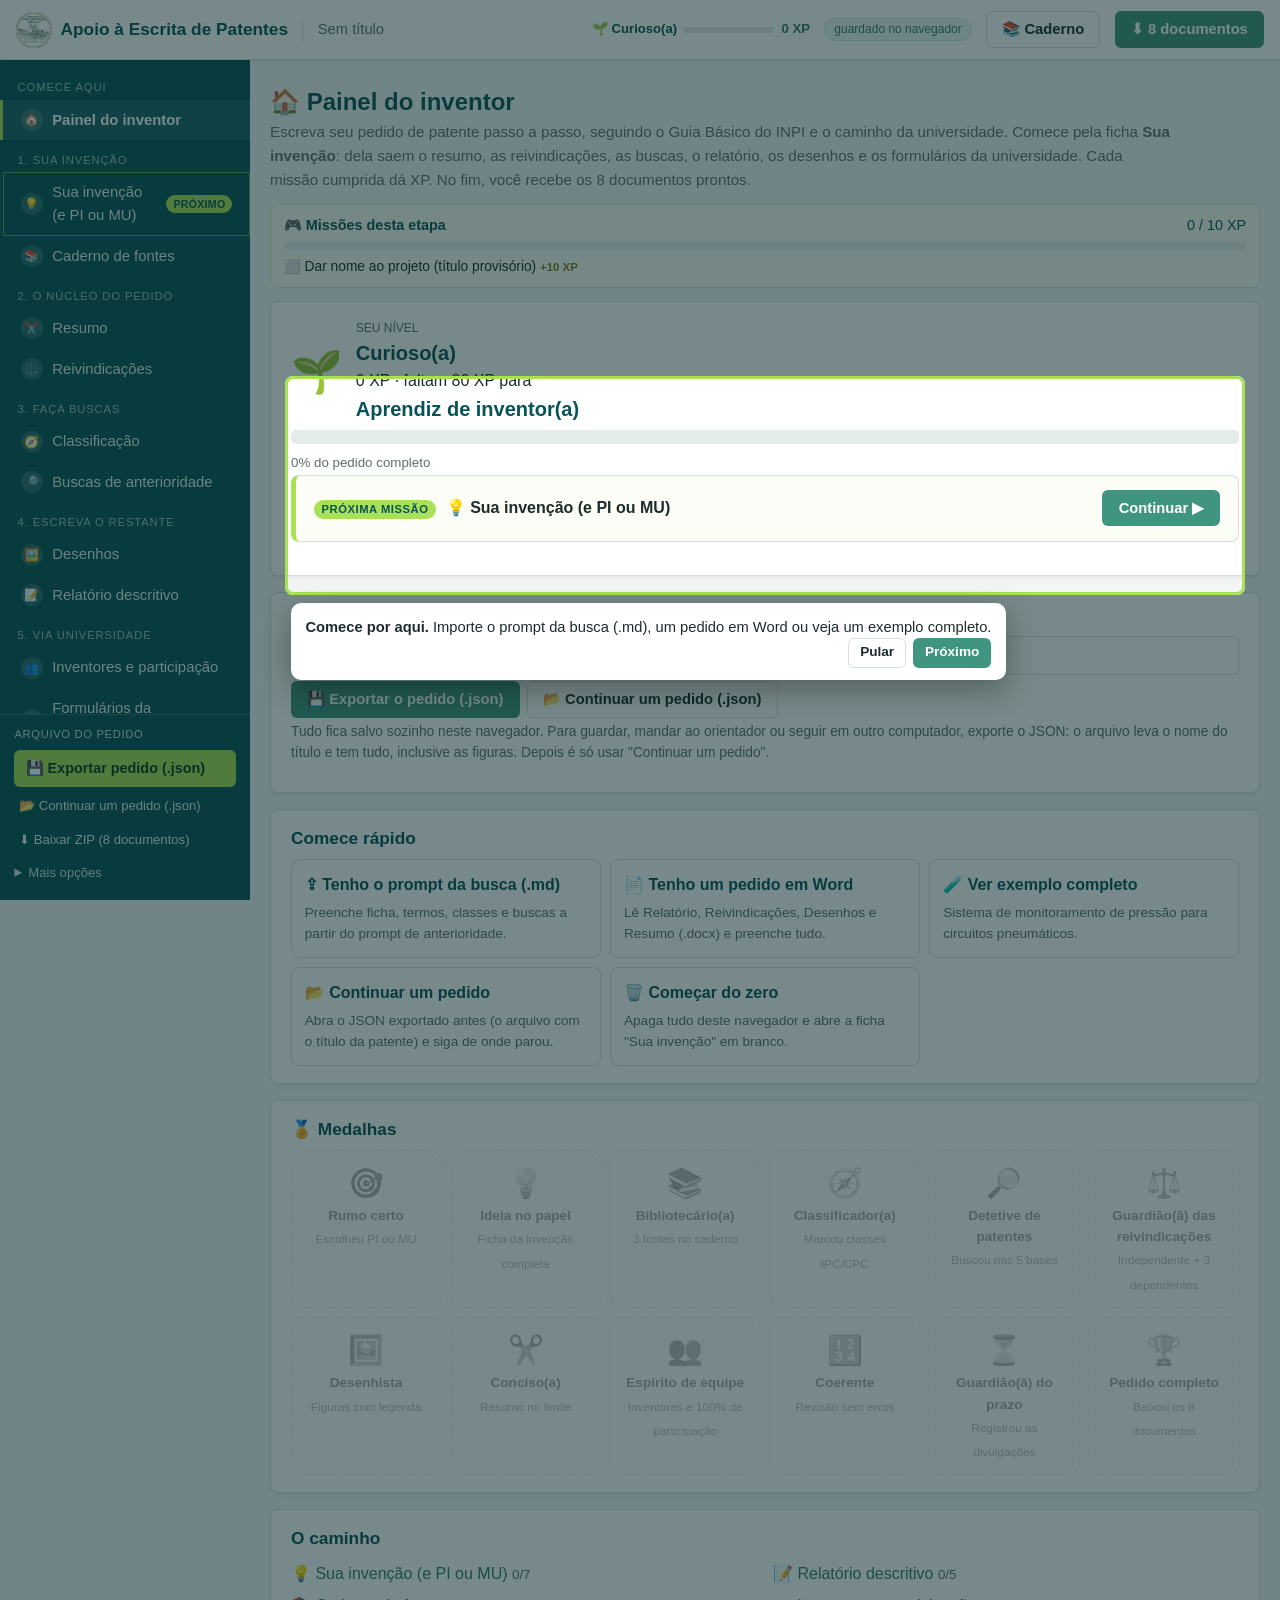
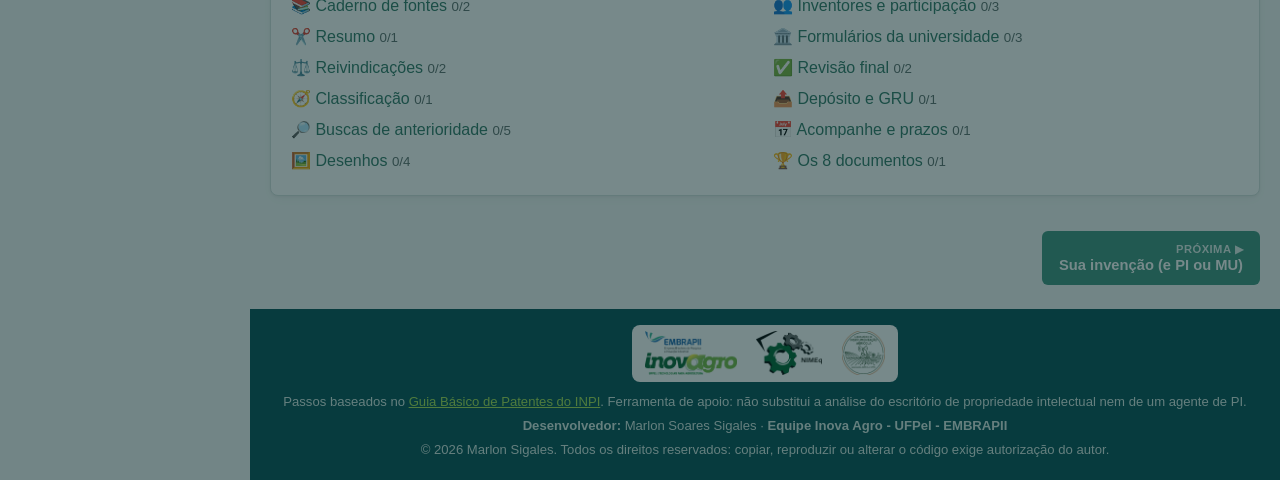
==== index.html @ 469dc1c6 "Desenhos: biblioteca de símbolos e ligações; empresas da busca nos formulários da UFPel - js/simbolo" ====
<!DOCTYPE html>
<!-- © 2026 Apoio à Escrita de Patentes — Inova Agro UFPel EMBRAPII. Todos os direitos reservados; copiar, reproduzir ou alterar exige autorização do autor (ver LICENSE). -->
<html lang="pt-BR">
<head>
    <meta charset="UTF-8">
    <meta name="viewport" content="width=device-width, initial-scale=1.0">
    <title>Apoio à Escrita de Patentes</title>
    <meta name="description" content="Escreva seu pedido de patente passo a passo (Guia Básico do INPI), com buscas de anterioridade, classificação por aproximação, caderno de fontes e os 8 documentos prontos para a universidade e o INPI.">
    <link rel="icon" type="image/png" href="img/icone-instagri.png">
    <link rel="apple-touch-icon" href="img/icone-instagri-180.png">
    <link rel="stylesheet" href="css/style.css?v=20261104l">
    <link rel="stylesheet" href="css/patentes.css?v=20261104l">
</head>
<body>
    <header class="topbar">
        <button type="button" class="sidebar-toggle" aria-label="Abrir o menu de etapas"></button>
        <a href="#/inicio" class="topbar-marca" title="Painel">
            <img src="img/logo-instagri.png" alt="" height="36">
            <span>Apoio à Escrita de Patentes</span>
        </a>
        <span class="topbar-projeto"><span id="topbar-projeto-nome">Sem título</span></span>
        <span class="xp-topo" id="xp-topo"></span>
        <span class="topbar-selo" id="topbar-selo" title="Os dados ficam guardados neste navegador">guardado no navegador</span>
        <button type="button" class="btn btn-secondary topbar-caderno" data-acao="abrir-caderno" title="Perguntar às suas fontes">📚 Caderno</button>
        <button type="button" class="btn btn-primary topbar-zip" data-acao="baixar-tudo" title="Baixar os 8 documentos e o projeto">⬇ 8 documentos</button>
    </header>

    <div class="app-corpo">
        <aside class="sidebar" id="sidebar">
            <nav id="sidebar-nav" aria-label="Etapas do pedido"></nav>
            <div class="sidebar-arquivo">
                <span class="sidebar-arquivo-rotulo">Arquivo do pedido</span>
                <button type="button" class="sidebar-arquivo-btn" data-acao="exportar-json" title="Salva o pedido inteiro num arquivo com o nome do título">💾 Exportar pedido (.json)</button>
                <button type="button" class="sidebar-arquivo-link" data-acao="abrir">📂 Continuar um pedido (.json)</button>
                <button type="button" class="sidebar-arquivo-link" data-acao="baixar-tudo">⬇ Baixar ZIP (8 documentos)</button>
                <details class="sidebar-arquivo-mais">
                    <summary>Mais opções</summary>
                    <div>
                        <button type="button" class="sidebar-arquivo-link" data-acao="abrir">📂 Abrir ZIP baixado antes</button>
                        <button type="button" class="sidebar-arquivo-link" data-acao="importar-md">⇪ Importar prompt de busca (.md)</button>
                        <button type="button" class="sidebar-arquivo-link" data-acao="importar-docx">📄 Importar pedido em Word (.docx)</button>
                        <button type="button" class="sidebar-arquivo-link" data-acao="exemplo" data-ex="pressao">🧪 Exemplo completo</button>
                        <button type="button" class="sidebar-arquivo-link" data-acao="novo">🗑️ Começar do zero (apagar tudo)</button>
                        <button type="button" class="sidebar-arquivo-link" data-acao="tour">❓ Como usar (tour)</button>
                    </div>
                </details>
            </div>
        </aside>
        <div class="sidebar-fundo" data-acao="fechar-menu"></div>

        <div class="app-conteudo">
            <main class="main-content" id="app" tabindex="-1"></main>
            <nav class="etapa-nav" id="etapa-nav" aria-label="Navegação entre etapas"></nav>
            <footer class="footer">
                <div class="container">
                    <div class="footer-logos">
                        <img src="img/logo-inovaagro.png" alt="EMBRAPII - Inova Agro - UFPel" height="64">
                        <img src="img/logo-nimeq.png" alt="NIMEq" height="64">
                        <img src="img/logo-instagri.png" alt="Laboratório de Instrumentação Agrícola - UFPel" height="64">
                    </div>
                    <p>Passos baseados no <a href="https://www.gov.br/inpi/pt-br/servicos/patentes/guia-basico" target="_blank" rel="noopener">Guia Básico de Patentes do INPI</a>. Ferramenta de apoio: não substitui a análise do escritório de propriedade intelectual nem de um agente de PI.</p>
                    <p class="footer-credits"><strong>Desenvolvedor:</strong> Marlon Soares Sigales · <strong>Equipe Inova Agro - UFPel - EMBRAPII</strong></p>
                    <p class="footer-credits">© 2026 Marlon Sigales. Todos os direitos reservados: copiar, reproduzir ou alterar o código exige autorização do autor.</p>
                </div>
            </footer>
        </div>

        <aside class="caderno" id="caderno" aria-label="Caderno de fontes">
            <div class="caderno-topo"><b>📚 Caderno de fontes</b><button type="button" class="btn-icone" id="caderno-fechar" title="Fechar">✕</button></div>
            <input type="search" id="caderno-q" placeholder="Pergunte às suas fontes…">
            <div id="caderno-corpo"></div>
        </aside>
    </div>

    <div class="aviso-flutuante" id="aviso" role="status" aria-live="polite"></div>
    <input type="file" id="arq" hidden>

    <script src="lib/jszip.min.js"></script>
    <script src="js/dados.js?v=20261104l"></script>
    <script src="js/ipc.js?v=20261104l"></script>
    <script src="js/buscas.js?v=20261104l"></script>
    <script src="js/fontes.js?v=20261104l"></script>
    <script src="js/redacao.js?v=20261104l"></script>
    <script src="js/preenche.js?v=20261104l"></script>
    <script src="js/simbolos.js?v=20261104l"></script>
    <script src="js/desenho.js?v=20261104l"></script>
    <script src="js/documentos.js?v=20261104l"></script>
    <script src="js/jogo.js?v=20261104l"></script>
    <script src="js/exemplo.js?v=20261104l"></script>
    <script src="js/etapas.js?v=20261104l"></script>
    <script src="js/app.js?v=20261104l"></script>
</body>
</html>
---- css/style.css ----
/* © 2026 Apoio à Escrita de Patentes — Inova Agro UFPel EMBRAPII. Todos os direitos reservados; copiar, reproduzir ou alterar exige autorização do autor (ver LICENSE).
   Mesma identidade visual do Gestão de Projetos e do Sistema QFD. */

* { margin: 0; padding: 0; box-sizing: border-box; }

:root {
  --teal: #085357;
  --teal-claro: #1b6064;
  --verde: #409580;
  --verde-escuro: #337a68;
  --limao: #a8e156;
  --verde-claro: #eef7f4;
  --fundo: #f4f7f6;
  --borda: #d5e0dd;
  --texto: #1d2b2b;
  --suave: #5f6f6d;
  --perigo: #b3261e;
  --amarelo: #d4a017;
  --sidebar: 250px;
  --topbar: 60px;
}

html { scroll-padding-top: calc(var(--topbar) + 10px); }
body { font-family: 'Segoe UI', Roboto, Tahoma, Arial, sans-serif; line-height: 1.55; color: var(--texto); background: var(--fundo); overflow-x: clip; }
a { color: var(--verde-escuro); }
img { max-width: 100%; }
h1, h2, h3, h4 { color: var(--teal); line-height: 1.25; }
h2 { font-size: 1.08rem; margin-bottom: 0.6rem; }
h3 { font-size: 0.98rem; margin: 0.9rem 0 0.4rem; color: var(--verde-escuro); }
ul, ol { padding-left: 1.3rem; }
small { color: var(--suave); }
kbd { background: #fff; border: 1px solid var(--borda); border-radius: 4px; padding: 0 4px; font-size: 0.8em; }

/* ---------------- topo ---------------- */
.topbar { position: sticky; top: 0; z-index: 50; height: var(--topbar); display: flex; align-items: center; gap: 0.9rem; padding: 0 1rem;
  background: #fff; border-bottom: 1px solid var(--borda); box-shadow: 0 1px 4px rgba(0,0,0,.05); }
.topbar-marca { display: flex; align-items: center; gap: 0.55rem; text-decoration: none; color: var(--teal); font-weight: 700; font-size: 1.08rem; white-space: nowrap; }
.topbar-marca img { height: 36px; width: auto; }
.topbar-projeto { min-width: 0; flex: 1 1 auto; color: var(--suave); font-size: 0.92rem; overflow: hidden; text-overflow: ellipsis; white-space: nowrap; padding-left: 0.9rem; border-left: 1px solid var(--borda); }
.topbar-selo { font-size: 0.75rem; color: var(--verde-escuro); background: var(--verde-claro); border: 1px solid #cfe5dd; border-radius: 12px; padding: 1px 9px; white-space: nowrap; }
.topbar-zip { white-space: nowrap; }
.sidebar-toggle { display: none; border: 0; background: none; cursor: pointer; color: var(--teal); padding: 0.3rem 0.45rem; border-radius: 6px; }
.sidebar-toggle::before { content: "☰"; font-size: 1.45rem; line-height: 1; }
.sidebar-toggle:hover { background: var(--verde-claro); }

/* ---------------- corpo: menu lateral + conteúdo ---------------- */
.app-corpo { display: flex; align-items: flex-start; min-height: calc(100vh - var(--topbar)); }
.app-conteudo { flex: 1 1 auto; min-width: 0; display: flex; flex-direction: column; min-height: calc(100vh - var(--topbar)); }
.main-content { flex: 1 0 auto; padding: 0.6rem 0 1rem; outline: none; }
.container { max-width: 1240px; margin: 0 auto; padding: 0 20px; }

.sidebar { flex: 0 0 var(--sidebar); width: var(--sidebar); background: var(--teal); color: #fff; display: flex; flex-direction: column;
  position: sticky; top: var(--topbar); height: calc(100vh - var(--topbar)); height: calc(100dvh - var(--topbar)); overflow: hidden; z-index: 40; }
.sidebar nav { flex: 1 1 auto; min-height: 0; overflow-y: auto; padding: 0.5rem 0; }
.sidebar-grupo { display: block; margin: 0.7rem 1.1rem 0.2rem; font-size: 0.7rem; letter-spacing: .08em; text-transform: uppercase; color: #9fc6bf; }
.sidebar-link { display: flex; align-items: center; gap: 0.6rem; padding: 0.55rem 1.1rem; color: #e6f1ef; text-decoration: none; font-size: 0.93rem; border-left: 3px solid transparent; }
.sidebar-link:hover { background: rgba(255,255,255,.07); color: #fff; }
.sidebar-link.ativo { background: var(--teal-claro); border-left-color: var(--limao); color: #fff; font-weight: 600; }
.sidebar-num { flex: 0 0 22px; width: 22px; min-width: 22px; height: 22px; aspect-ratio: 1 / 1; border-radius: 50%; display: inline-flex; align-items: center; justify-content: center;
  font-size: 0.75rem; font-weight: 700; line-height: 1; background: rgba(255,255,255,.15); color: #fff; }
.sidebar-link.etapa-feito .sidebar-num { background: var(--verde); }
.sidebar-link.etapa-andamento .sidebar-num { background: var(--amarelo); }
.sidebar-link.etapa-proxima { box-shadow: inset 0 0 0 1px rgba(168,225,86,.55); }
.sidebar-link.etapa-proxima::after { content: "próximo"; margin-left: auto; font-size: 0.66rem; font-weight: 700; color: var(--teal); background: var(--limao);
  border-radius: 10px; padding: 1px 7px; text-transform: uppercase; letter-spacing: .03em; }
.sidebar-arquivo { flex: none; padding: 0.7rem 0.9rem 0.9rem; border-top: 1px solid rgba(255,255,255,.15); display: flex; flex-direction: column; gap: 0.4rem; }
.sidebar-arquivo-rotulo { color: #cfe4df; font-size: 0.7rem; text-transform: uppercase; letter-spacing: .06em; }
.sidebar-arquivo-estado { color: #cfe4df; font-size: 0.78rem; line-height: 1.3; overflow-wrap: anywhere; }
.sidebar-arquivo-estado span { display: block; opacity: .8; }
.sidebar-arquivo-btn { font: inherit; font-size: 0.9rem; font-weight: 700; text-align: left; cursor: pointer; border: 0; border-radius: 6px; padding: 0.45rem 0.7rem; background: var(--limao); color: #16361f; }
.sidebar-arquivo-btn:hover { filter: brightness(1.05); }
.sidebar-arquivo-mais summary { color: #cfe4df; font-size: 0.82rem; cursor: pointer; padding: 0.15rem 0; }
.sidebar-arquivo-mais div { display: flex; flex-direction: column; gap: 2px; margin-top: 0.3rem; }
.sidebar-arquivo-link { font: inherit; text-align: left; background: none; border: 0; cursor: pointer; color: #e6f1ef; font-size: 0.82rem; padding: 0.22rem 0.3rem; border-radius: 4px; }
.sidebar-arquivo-link:hover { background: rgba(255,255,255,.08); color: #fff; }
.sidebar-fundo { display: none; }
@media (min-width: 901px) and (max-height: 640px) {
  .sidebar-link { padding: 0.36rem 1.1rem; }
  .sidebar-arquivo { flex-direction: row; flex-wrap: wrap; }
  .sidebar-arquivo-rotulo, .sidebar-arquivo-estado, .sidebar-arquivo-mais { flex-basis: 100%; }
}

/* ---------------- título da página ---------------- */
.page-titulo { padding: 1.1rem 0 0.8rem; }
.page-titulo h1 { font-size: 1.5rem; display: flex; align-items: center; gap: 0.6rem; flex-wrap: wrap; }
.titulo-num { display: inline-flex; align-items: center; justify-content: center; width: 34px; height: 34px; flex: 0 0 34px; border-radius: 50%; background: var(--limao); color: var(--teal); font-size: 1.05rem; }
.page-titulo p { color: var(--suave); font-size: 0.95rem; max-width: 900px; margin-top: 0.2rem; }
.etapa-conclusao { display: flex; align-items: center; gap: 0.5rem; flex-wrap: wrap; margin-top: 0.5rem; }
.etapa-conclusao:empty { display: none; }
.etapa-selo-ok { display: inline-block; font-size: 0.82rem; font-weight: 700; color: #1f5f45; background: #e2f4ea; border: 1px solid #b9dcd2; border-radius: 12px; padding: 2px 10px; }
.etapa-conclusao-dica { font-size: 0.8rem; color: #6b7a78; }

/* ---------------- cartões e campos ---------------- */
.card { background: #fff; border: 1px solid var(--borda); border-radius: 8px; box-shadow: 0 1px 3px rgba(0,0,0,.05), 0 4px 14px rgba(0,0,0,.035);
  padding: 1.1rem 1.25rem; margin-bottom: 1rem; min-width: 0; }
.card-topo { display: flex; align-items: center; justify-content: space-between; gap: 0.6rem; flex-wrap: wrap; margin-bottom: 0.4rem; }
.card-topo h2, .card-topo h3 { margin: 0; }
.botoes { display: flex; gap: 0.45rem; flex-wrap: wrap; align-items: center; margin-top: 0.4rem; }
.card-topo .botoes { margin-top: 0; }
.nota { color: var(--suave); font-size: 0.86rem; margin: 0.2rem 0 0.7rem; }
.grade-2 { display: grid; grid-template-columns: repeat(auto-fit, minmax(min(100%, 420px), 1fr)); gap: 0 1rem; }
.grade-campos { display: grid; grid-template-columns: repeat(auto-fit, minmax(min(100%, 240px), 1fr)); gap: 0.7rem 1rem; }
.grade-campos .largo { grid-column: 1 / -1; }
label { display: block; font-size: 0.86rem; font-weight: 600; color: var(--suave); }
label > input, label > textarea, label > select { margin-top: 0.2rem; }
input[type=text], input[type=number], input[type=email], input[type=password], textarea, select {
  width: 100%; font: inherit; font-size: 0.93rem; color: var(--texto); background: #fff; border: 1px solid var(--borda); border-radius: 6px; padding: 0.45rem 0.6rem; min-width: 0; }
textarea { resize: vertical; line-height: 1.45; }
input:focus, textarea:focus, select:focus { outline: none; border-color: var(--verde); box-shadow: 0 0 0 2px rgba(64,149,128,.2); }
input[type=checkbox], input[type=radio] { accent-color: var(--verde); width: 16px; height: 16px; vertical-align: middle; }
input[type=color] { width: 46px; height: 34px; border: 1px solid var(--borda); border-radius: 6px; padding: 2px; background: #fff; display: block; margin-top: 0.2rem; }
.campo-destaque { font-size: 0.95rem; color: var(--teal); }
.campo-destaque input, .campo-destaque select { font-size: 1.05rem; padding: 0.55rem 0.7rem; margin-bottom: 0.3rem; }
.campo-inline { display: inline-flex; align-items: center; gap: 0.5rem; margin-bottom: 0.4rem; }
.campo-inline select { width: auto; margin: 0; }

.btn { display: inline-flex; align-items: center; justify-content: center; gap: 0.35rem; font: inherit; font-size: 0.92rem; font-weight: 600; line-height: 1.25; cursor: pointer; text-decoration: none;
  border-radius: 6px; padding: 0.5rem 0.95rem; border: 1px solid transparent; max-width: 100%; transition: background .15s, border-color .15s; }
.btn-primary { background: var(--verde); color: #fff; }
.btn-primary:hover { background: var(--verde-escuro); }
.btn-secondary { background: #fff; color: var(--texto); border-color: var(--borda); }
.btn-secondary:hover { border-color: var(--verde); color: var(--teal); }
.btn-danger { background: #fff; color: var(--perigo); border-color: #e7b9b5; }
.btn-danger:hover { background: #fdeceb; }
.btn-sm { padding: 0.32rem 0.7rem; font-size: 0.85rem; }
.btn-link { font: inherit; background: none; border: 0; color: var(--verde-escuro); cursor: pointer; padding: 0.15rem 0; text-align: left; font-size: 0.88rem; }
.btn-link:hover { text-decoration: underline; }
.btn-icone { font: inherit; background: none; border: 1px solid transparent; border-radius: 5px; width: 28px; height: 28px; flex: 0 0 28px; cursor: pointer; color: var(--suave); }
.btn-icone:hover:not(:disabled) { border-color: var(--borda); color: var(--perigo); background: #fff; }
.btn-icone:disabled { opacity: .3; cursor: default; }
.btn-icone.perigo:hover { color: var(--perigo); }
.chips { display: flex; flex-wrap: wrap; gap: 0.35rem; align-items: center; margin-top: 0.6rem; }
.chips-rotulo { font-size: 0.8rem; color: var(--suave); margin-right: 0.2rem; }
.chip { font: inherit; font-size: 0.82rem; border: 1px dashed #9cc7bb; background: var(--verde-claro); color: var(--teal); border-radius: 14px; padding: 0.18rem 0.7rem; cursor: pointer; max-width: 100%; text-align: left; }
.chip:hover { border-style: solid; background: #e1f2ec; }
.vazio { border: 1px dashed var(--borda); border-radius: 8px; padding: 1rem; color: var(--suave); background: #fbfdfc; text-align: center; font-size: 0.92rem; }
.vazio .btn { margin-top: 0.5rem; }
.aviso-inline { color: #8a5a00; background: #fff6df; border-left: 4px solid var(--amarelo); padding: 0.4rem 0.7rem; font-size: 0.86rem; margin: 0.4rem 0; }
details.dicas { margin-top: 0.4rem; }
details.dicas > summary { cursor: pointer; font-weight: 600; color: var(--verde-escuro); font-size: 0.9rem; }
details.dicas > div { margin-top: 0.5rem; font-size: 0.9rem; }
details.dicas li { margin-bottom: 0.25rem; }
.selo-qfd, .selo-cat { display: inline-block; font-size: 0.66rem; font-weight: 700; letter-spacing: .04em; text-transform: uppercase; border-radius: 8px; padding: 0 6px; margin-left: 4px; vertical-align: middle; }
.selo-qfd { background: #e2f4ea; color: #1f5f45; }
.selo-cat { background: #fff1c9; color: #7a5a00; }
.num-f { display: inline-block; font-size: 0.78rem; font-weight: 700; color: var(--verde); background: var(--verde-claro); border-radius: 6px; padding: 0 5px; }
.contador { font-size: 0.82rem; color: var(--suave); }
.ponto { display: inline-block; width: 10px; height: 10px; border-radius: 50%; margin-right: 5px; vertical-align: middle; }
.falta { color: #b3261e; }

/* ---------------- tabelas ---------------- */
.tabela-rolagem { overflow-x: auto; -webkit-overflow-scrolling: touch; margin: 0.3rem 0 0.6rem; }
.tabela { width: 100%; border-collapse: collapse; font-size: 0.88rem; }
.tabela th { background: var(--verde); color: #fff; text-align: left; font-weight: 700; font-size: 0.8rem; padding: 0.45rem 0.55rem; border: 1px solid #cfdcda; white-space: nowrap; }
.tabela th.fora { background: #9fb3ae; }
.tabela td { padding: 0.3rem 0.45rem; border: 1px solid #dde6e4; vertical-align: middle; }
.tabela tbody tr:nth-child(even) { background: #f7faf9; }
.tabela tfoot th, .tabela tfoot td { background: var(--verde-claro); color: var(--teal); font-weight: 700; }
.tabela input[type=text], .tabela input[type=number], .tabela select { padding: 0.3rem 0.45rem; font-size: 0.88rem; }
.tabela .col-num { text-align: right; white-space: nowrap; width: 1%; }
.tabela .col-num input { width: 5.2rem; text-align: right; }
.tabela .col-centro { text-align: center; width: 1%; }
.tabela .col-cod { white-space: nowrap; width: 1%; font-weight: 600; color: var(--teal); }
.tabela .col-acao { width: 1%; }
.tabela .pequeno { font-size: 0.8rem; color: var(--suave); min-width: 180px; }
.tabela-esp td:nth-child(2) { min-width: 220px; }
.tabela-esp td:nth-child(3) { min-width: 120px; }
.tabela-esp td:nth-child(4) select { min-width: 150px; }
.tabela-esp td:nth-child(7) { min-width: 180px; }
.tabela-resultado .linha-melhor td { background: #eef7d9; }
.fora { color: #9aa7a5; }
.resp { min-width: 84px; }
.resp-sim { background: #e9f6ee; } .resp-nao { background: #fdeceb; } .resp-talvez, .resp-condicional { background: #fff6df; } .resp-viavel { background: #e9f6ee; }
.ref { color: var(--teal); }

/* ---------------- listas ---------------- */
.lista-editavel { list-style: none; padding: 0; display: flex; flex-direction: column; gap: 0.35rem; }
.lista-editavel li { display: flex; gap: 0.4rem; align-items: center; }
.lista-editavel .peso { width: 5.4rem; flex: 0 0 5.4rem; text-align: right; }
.lista-incomp { list-style: none; padding: 0; margin-top: 0.5rem; }
.lista-incomp li { padding: 0.3rem 0; border-bottom: 1px solid #edf2f1; font-size: 0.9rem; display: flex; gap: 0.3rem; align-items: center; flex-wrap: wrap; }
.lista-incomp li .btn-icone { margin-left: auto; }
.checklist { list-style: none; padding: 0; }
.checklist li { margin-bottom: 0.4rem; }
.checklist label { font-weight: 400; color: var(--texto); font-size: 0.9rem; display: flex; gap: 0.5rem; align-items: flex-start; }
.checklist input { margin-top: 3px; flex: none; }
.passos-abstracao { list-style: none; padding: 0; display: grid; gap: 0.7rem; }
.passos-abstracao b { color: var(--teal); }
.incomp-form { display: flex; gap: 0.4rem; flex-wrap: wrap; align-items: center; }
.incomp-form select { flex: 1 1 180px; width: auto; }
.incomp-form input { flex: 2 1 200px; width: auto; }

/* ---------------- início ---------------- */
.comecar h2 { margin-bottom: 0.8rem; }
.comecar-opcoes { display: grid; grid-template-columns: repeat(auto-fit, minmax(min(100%, 220px), 1fr)); gap: 0.7rem; }
.opcao { font: inherit; text-align: left; cursor: pointer; text-decoration: none; color: var(--texto); background: #fbfdfc; border: 1px solid var(--borda); border-radius: 8px; padding: 0.85rem 1rem;
  display: flex; flex-direction: column; gap: 0.25rem; min-width: 0; transition: border-color .15s, box-shadow .15s; }
.opcao:hover { border-color: var(--verde); box-shadow: 0 2px 10px rgba(64,149,128,.15); }
.opcao b { color: var(--teal); font-size: 1rem; }
.opcao span { font-size: 0.85rem; color: var(--suave); }
.proximo-passo { display: flex; align-items: center; gap: 1rem; flex-wrap: wrap; justify-content: space-between; background: #fbfdf6; border: 1px solid var(--borda);
  border-left: 5px solid var(--limao); border-radius: 8px; padding: 0.9rem 1.1rem; margin-bottom: 1rem; }
.proximo-passo-texto { flex: 1 1 320px; min-width: 0; }
.proximo-passo-rotulo { display: inline-block; font-size: 0.7rem; font-weight: 700; text-transform: uppercase; letter-spacing: .05em; background: var(--limao); color: var(--teal); border-radius: 10px; padding: 1px 8px; margin-right: 0.3rem; }
.proximo-passo-resumo { color: var(--suave); }
.proximo-passo-barra { height: 7px; background: #e3ecea; border-radius: 4px; overflow: hidden; margin: 0.5rem 0 0.25rem; max-width: 520px; }
.proximo-passo-barra i { display: block; height: 100%; background: var(--verde); }
.cartoes-etapas { display: grid; grid-template-columns: repeat(auto-fill, minmax(min(100%, 230px), 1fr)); gap: 0.6rem; margin-bottom: 1rem; }
.cartao-etapa { display: flex; gap: 0.6rem; align-items: flex-start; text-decoration: none; color: var(--texto); background: #fff; border: 1px solid var(--borda); border-left: 4px solid #c9d6d3; border-radius: 8px; padding: 0.65rem 0.8rem; min-width: 0; }
.cartao-etapa:hover { border-color: var(--verde); }
.cartao-etapa .sidebar-num { background: #c9d6d3; margin-top: 2px; }
.cartao-etapa.estado-feito { border-left-color: var(--verde); } .cartao-etapa.estado-feito .sidebar-num { background: var(--verde); }
.cartao-etapa.estado-andamento { border-left-color: var(--amarelo); } .cartao-etapa.estado-andamento .sidebar-num { background: var(--amarelo); }
.cartao-etapa b { display: block; color: var(--teal); font-size: 0.95rem; }
.cartao-etapa small { display: block; font-size: 0.8rem; }
details.sobre > summary { cursor: pointer; }
details.sobre > summary h2 { display: inline; }
.fluxo-metodo { counter-reset: f; list-style: none; padding: 0; display: grid; grid-template-columns: repeat(auto-fit, minmax(min(100%, 250px), 1fr)); gap: 0.6rem; margin: 0.8rem 0; }
.fluxo-metodo li { counter-increment: f; background: var(--verde-claro); border-radius: 8px; padding: 0.7rem 0.8rem 0.7rem 2.6rem; position: relative; font-size: 0.86rem; }
.fluxo-metodo li::before { content: counter(f); position: absolute; left: 0.7rem; top: 0.7rem; width: 24px; height: 24px; border-radius: 50%; background: var(--verde); color: #fff; font-weight: 700; display: flex; align-items: center; justify-content: center; font-size: 0.8rem; }
.fluxo-metodo b { display: block; color: var(--teal); }

/* ---------------- função global ---------------- */
.fluxos-coluna { background: #fff; border: 1px solid var(--borda); border-radius: 8px; padding: 1rem 1.1rem; margin-bottom: 1rem; min-width: 0; }
.fluxos-coluna h3 { margin-top: 0; font-size: 1.05rem; color: var(--teal); }
.fluxo-tipo { margin-bottom: 0.7rem; }
.fluxo-tipo h4 { font-size: 0.86rem; display: flex; align-items: center; gap: 0.4rem; color: var(--suave); margin-bottom: 0.25rem; }
.fluxo-energia h4 { color: #b5462f; } .fluxo-material h4 { color: var(--teal); } .fluxo-sinal h4 { color: #2f6fb3; }
.fluxo-item { display: flex; gap: 0.3rem; margin-bottom: 0.3rem; }
.caixa-preta-area { overflow-x: auto; }
.caixa-preta { width: 100%; max-width: 760px; min-width: 520px; height: auto; display: block; margin: 0 auto; }
.legenda-fluxos { display: flex; gap: 1rem; flex-wrap: wrap; font-size: 0.82rem; color: var(--suave); }
.legenda-fluxos span { display: inline-flex; align-items: center; gap: 0.3rem; }

/* ---------------- estrutura: abas e editor ---------------- */
.abas-estruturas { display: flex; gap: 0.35rem; flex-wrap: wrap; border-bottom: 1px solid var(--borda); padding-bottom: 0.6rem; margin-bottom: 0.7rem; }
.aba { font: inherit; font-size: 0.9rem; cursor: pointer; border: 1px solid var(--borda); background: #fff; border-radius: 16px; padding: 0.3rem 0.85rem; color: var(--texto); max-width: 100%; }
.aba.ativa { background: var(--teal); color: #fff; border-color: var(--teal); }
.estrutura-campos { display: grid; grid-template-columns: minmax(min(100%, 200px), 1fr) minmax(min(100%, 300px), 2fr); gap: 0.6rem 1rem; }
.card-editor { padding: 0.7rem; }
.arvore-funcoes, .arvore-funcoes ol { list-style: none; padding-left: 1rem; }
.arvore-funcoes { padding-left: 0; }
.arvore-funcoes li { margin: 0.18rem 0; }
.tag-nivel { font-size: 0.72rem; color: var(--suave); background: #f0f4f3; border-radius: 8px; padding: 0 6px; margin-left: 4px; }

.editor-diagrama { display: flex; flex-direction: column; gap: 0.45rem; }
.dg-barra { display: flex; gap: 0.5rem 1rem; flex-wrap: wrap; align-items: center; }
.dg-grupo { display: flex; gap: 0.3rem; flex-wrap: wrap; align-items: center; }
.dg-rotulo { font-size: 0.82rem; color: var(--suave); font-weight: 600; }
.dg-tipo.ativo { color: #fff; }
.dg-tipo-energia.ativo { background: #b5462f; border-color: #b5462f; }
.dg-tipo-material.ativo { background: var(--teal); border-color: var(--teal); }
.dg-tipo-sinal.ativo { background: #2f6fb3; border-color: #2f6fb3; }
.dg-menu { position: relative; }
.dg-menu > summary { list-style: none; }
.dg-menu > summary::-webkit-details-marker { display: none; }
.dg-menu > div { position: absolute; z-index: 20; top: calc(100% + 4px); left: 0; background: #fff; border: 1px solid var(--borda); border-radius: 8px; box-shadow: 0 6px 18px rgba(0,0,0,.12); display: flex; flex-direction: column; min-width: 190px; padding: 0.3rem; }
.dg-menu > div button { font: inherit; font-size: 0.88rem; text-align: left; background: none; border: 0; padding: 0.4rem 0.6rem; border-radius: 5px; cursor: pointer; }
.dg-menu > div button:hover { background: var(--verde-claro); }
.dg-trilha { display: flex; flex-wrap: wrap; gap: 0.2rem 0.35rem; align-items: center; font-size: 0.85rem; color: var(--suave); }
.dg-trilha button { font: inherit; background: none; border: 0; color: var(--verde-escuro); cursor: pointer; padding: 0.1rem 0.25rem; border-radius: 4px; }
.dg-trilha button:hover { background: var(--verde-claro); }
.dg-trilha button.atual { color: var(--teal); font-weight: 700; background: var(--verde-claro); }
.dg-aviso { min-height: 1.3em; font-size: 0.85rem; color: #7a5a00; }
.dg-aviso:empty { min-height: 0; }
.dg-aviso.pisca { color: var(--perigo); }
.dg-corpo { display: grid; grid-template-columns: minmax(0, 1fr) 280px; gap: 0.6rem; }
.dg-tela { position: relative; min-width: 0; }
.dg-svg { display: block; width: 100%; height: clamp(380px, 64vh, 680px); background: #fff; border: 1px solid var(--borda); border-radius: 8px; touch-action: none; user-select: none; -webkit-user-select: none; cursor: grab; outline: none;
  background-image: radial-gradient(#e4ebe9 1px, transparent 1px); background-size: 20px 20px; font-family: 'Segoe UI', Roboto, Arial, sans-serif; }
.dg-svg:focus-visible { box-shadow: 0 0 0 2px rgba(64,149,128,.35); }
.dg-svg:active { cursor: grabbing; }
.dg-modo-ligar .dg-svg { cursor: crosshair; }
.dg-no { cursor: move; }
.dg-modo-ligar .dg-no, .dg-modo-ligar .dg-porta { cursor: pointer; }
.dg-modo-ligar .dg-no:hover rect:first-of-type { stroke: var(--amarelo); }
.dg-lig { cursor: pointer; }
.dg-redim { cursor: nwse-resize; }
.dg-legenda { position: absolute; left: 8px; bottom: 8px; display: flex; gap: 0.7rem; flex-wrap: wrap; background: rgba(255,255,255,.9); border: 1px solid var(--borda); border-radius: 6px; padding: 0.2rem 0.5rem; font-size: 0.76rem; color: var(--suave); pointer-events: none; }
.dg-legenda span { display: inline-flex; align-items: center; gap: 0.25rem; }
.dg-painel { background: #fbfdfc; border: 1px solid var(--borda); border-radius: 8px; padding: 0.8rem; font-size: 0.88rem; min-width: 0; overflow-y: auto; max-height: clamp(380px, 64vh, 680px); }
.dg-painel h4 { color: var(--teal); font-size: 0.95rem; margin-bottom: 0.2rem; }
.dg-painel label { margin-top: 0.5rem; }
.dg-painel small { font-weight: 400; }
.dg-tag { font-size: 0.8rem; color: var(--suave); margin-bottom: 0.3rem; overflow-wrap: anywhere; }
.dg-acoes { display: flex; gap: 0.35rem; flex-wrap: wrap; margin-top: 0.7rem; }
.dg-dica { font-size: 0.8rem; color: var(--suave); margin-top: 0.6rem; }
.dg-ajuda { padding-left: 1.1rem; font-size: 0.82rem; margin-bottom: 0.6rem; }
.dg-ajuda li { margin-bottom: 0.25rem; }
.dg-alerta { background: #fff6df; border-left: 4px solid var(--amarelo); padding: 0.4rem 0.6rem; font-size: 0.82rem; margin: 0.5rem 0; }
.dg-sugestoes { display: flex; flex-wrap: wrap; gap: 0.3rem; }
.dg-tipos { border: 0; margin-top: 0.5rem; }
.dg-tipos legend { font-size: 0.86rem; font-weight: 600; color: var(--suave); }
.dg-radio { display: flex !important; align-items: center; gap: 0.4rem; font-weight: 400 !important; color: var(--texto) !important; margin-top: 0.25rem !important; cursor: pointer; }

/* ---------------- princípios ---------------- */
.grade-principios { display: grid; grid-template-columns: repeat(auto-fill, minmax(min(100%, 290px), 1fr)); gap: 0.7rem; }
.principio { display: flex; flex-direction: column; border: 1px solid var(--borda); border-radius: 8px; background: #fbfdfc; overflow: hidden; min-width: 0; }
.principio-foto { position: relative; height: 130px; background: #f0f4f3; display: flex; align-items: center; justify-content: center; }
.principio-foto img { max-height: 130px; width: 100%; object-fit: contain; background: #fff; }
.foto-vazia { font: inherit; border: 0; background: none; cursor: pointer; color: var(--suave); display: flex; flex-direction: column; align-items: center; gap: 0.15rem; font-size: 1.5rem; width: 100%; height: 100%; }
.foto-vazia span { font-size: 0.8rem; }
.foto-vazia:hover { background: var(--verde-claro); color: var(--teal); }
.foto-acoes { position: absolute; right: 6px; bottom: 6px; display: flex; gap: 4px; }
.foto-acoes button { font: inherit; font-size: 0.75rem; border: 1px solid var(--borda); background: rgba(255,255,255,.92); border-radius: 5px; padding: 1px 7px; cursor: pointer; }
.principio-campos { padding: 0.6rem; display: flex; flex-direction: column; gap: 0.4rem; }
.principio-linha { display: flex; gap: 0.35rem; align-items: center; }
.principio-linha input { font-weight: 600; }
.ordem { flex: 0 0 22px; width: 22px; height: 22px; border-radius: 50%; background: var(--teal); color: #fff; font-size: 0.75rem; font-weight: 700; display: flex; align-items: center; justify-content: center; }
.principio-acoes { display: flex; gap: 0.2rem; justify-content: flex-end; }
.principio-novo { font: inherit; border: 2px dashed var(--borda); background: none; border-radius: 8px; color: var(--verde-escuro); font-weight: 600; cursor: pointer; min-height: 120px; }
.principio-novo:hover { border-color: var(--verde); background: var(--verde-claro); }
.img-faltando { font-size: 0.75rem; color: var(--suave); }

/* ---------------- matriz morfológica ---------------- */
.variantes { display: flex; gap: 0.4rem; flex-wrap: wrap; margin-bottom: 0.6rem; }
.variante { font: inherit; display: inline-flex; align-items: center; gap: 0.45rem; cursor: pointer; border: 2px solid var(--borda); background: #fff; border-radius: 20px; padding: 0.3rem 0.85rem 0.3rem 0.5rem; font-size: 0.9rem; font-weight: 600; color: var(--texto); max-width: 100%; }
.variante b { width: 14px; height: 14px; border-radius: 50%; background: var(--cor); flex: none; }
.variante small { font-weight: 400; font-size: 0.75rem; }
.variante.ativa { border-color: var(--cor); box-shadow: 0 0 0 2px color-mix(in srgb, var(--cor) 25%, transparent); }
.variante-edicao { display: grid; grid-template-columns: minmax(min(100%, 180px), 1fr) minmax(min(100%, 260px), 2fr) auto auto; gap: 0.5rem 0.8rem; align-items: end; }
.variante-edicao .botoes { margin: 0; }
.card-matriz { padding-bottom: 0.6rem; }
.mm-rolagem { overflow-x: auto; -webkit-overflow-scrolling: touch; }
.mm-envoltorio { position: relative; width: max-content; min-width: 100%; }
.matriz-morfologica { border-collapse: separate; border-spacing: 6px; position: relative; z-index: 1; }
.matriz-morfologica thead th { background: var(--verde); color: #fff; font-size: 0.8rem; padding: 0.35rem 0.5rem; border-radius: 5px; text-align: center; }
.matriz-morfologica thead th:first-child { text-align: left; }
.matriz-morfologica tbody th { background: var(--verde-claro); color: var(--teal); font-size: 0.86rem; text-align: left; padding: 0.4rem 0.6rem; border-radius: 6px; width: 190px; min-width: 150px; max-width: 220px; vertical-align: middle; }
.matriz-morfologica td { padding: 0; vertical-align: middle; }
.mm-cel { font: inherit; position: relative; width: 150px; min-height: 64px; display: flex; flex-direction: column; align-items: center; justify-content: center; gap: 0.2rem; text-align: center;
  cursor: pointer; background: rgba(255,255,255,.88); border: 1px solid var(--borda); border-radius: 8px; padding: 0.4rem; font-size: 0.82rem; color: var(--texto); }
.mm-cel:hover { border-color: var(--verde); }
.mm-cel.escolhida { border: 3px solid var(--cor); padding: calc(0.4rem - 2px); font-weight: 600; background: color-mix(in srgb, var(--cor) 8%, #fff); }
.mm-cel.conflito { outline: 2px dashed var(--perigo); outline-offset: 2px; }
.mm-cel img { max-height: 54px; max-width: 100%; object-fit: contain; }
.mm-pontos { display: flex; gap: 3px; justify-content: center; font-style: normal; }
.mm-pontos b { width: 9px; height: 9px; border-radius: 50%; display: block; }
.mm-alerta { position: absolute; top: 2px; right: 5px; font-style: normal; color: var(--perigo); }
.mm-vazia { text-align: center; }
.mm-linhas { position: absolute; left: 0; top: 0; pointer-events: none; z-index: 0; }
.combinacao { border: 1px solid var(--borda); border-radius: 8px; padding: 0.5rem 0.7rem; margin-top: 0.5rem; display: flex; gap: 0.6rem; align-items: center; justify-content: space-between; flex-wrap: wrap; }
.combinacao ol { list-style: none; padding: 0; font-size: 0.84rem; flex: 1 1 260px; display: flex; flex-wrap: wrap; gap: 0.15rem 0.8rem; }

/* ---------------- concepção ---------------- */
.grade-concepcao { display: grid; grid-template-columns: repeat(auto-fill, minmax(min(100%, 180px), 1fr)); gap: 0.6rem; }
.concepcao-item { border: 1px solid var(--borda); border-radius: 8px; overflow: hidden; background: #fbfdfc; margin: 0; }
.concepcao-item img, .sem-foto { height: 110px; width: 100%; object-fit: contain; background: #fff; display: flex; align-items: center; justify-content: center; color: #9aa7a5; font-size: 0.8rem; }
.concepcao-item figcaption { padding: 0.45rem 0.6rem; font-size: 0.8rem; color: var(--suave); }
.concepcao-item figcaption b { display: block; color: var(--texto); font-size: 0.9rem; }
.grade-esbocos { display: grid; grid-template-columns: repeat(auto-fill, minmax(min(100%, 240px), 1fr)); gap: 0.7rem; }
.esboco { position: relative; margin: 0; border: 1px solid var(--borda); border-radius: 8px; padding: 0.4rem; background: #fff; }
.esboco img { width: 100%; height: 180px; object-fit: contain; display: block; margin-bottom: 0.3rem; }
.esboco .btn-icone { position: absolute; top: 6px; right: 6px; background: #fff; }

/* ---------------- relatório ---------------- */
.relatorio-acoes { display: flex; gap: 0.5rem; flex-wrap: wrap; }
.relatorio-previa { overflow-x: auto; }

/* ---------------- navegação e rodapé ---------------- */
.etapa-nav { display: flex; justify-content: space-between; gap: 0.8rem; flex-wrap: wrap; max-width: 1240px; width: 100%; margin: 0.2rem auto 1.5rem; padding: 0 20px; }
.etapa-nav:empty { display: none; }
.etapa-nav .btn { flex-direction: column; align-items: flex-start; gap: 0; padding: 0.6rem 1rem; white-space: normal; }
.etapa-nav .btn small { font-size: 0.7rem; font-weight: 600; opacity: .85; text-transform: uppercase; letter-spacing: .04em; color: inherit; }
.etapa-nav .etapa-nav-proxima { margin-left: auto; align-items: flex-end; text-align: right; }
.footer { background: var(--teal); color: #d8e9e5; padding: 1rem 0; font-size: 0.82rem; text-align: center; margin-top: auto; }
.footer p { margin: 0.25rem 0; }
.footer a { color: var(--limao); overflow-wrap: anywhere; }
.footer-logos { display: inline-flex; gap: 1.2rem; flex-wrap: wrap; justify-content: center; background: #fff; border-radius: 8px; padding: 0.4rem 0.8rem; margin-bottom: 0.4rem; max-width: 100%; }
.footer-logos img { height: 44px; width: auto; }
.footer-credits { line-height: 1.5; }

.aviso-flutuante { position: fixed; left: 50%; bottom: 1.2rem; transform: translate(-50%, 30px); z-index: 100; max-width: min(92vw, 560px); background: var(--teal); color: #fff;
  padding: 0.65rem 1rem; border-radius: 8px; box-shadow: 0 6px 20px rgba(0,0,0,.2); font-size: 0.9rem; transition: transform .25s, opacity .25s; pointer-events: none; opacity: 0; visibility: hidden; }
.aviso-flutuante.visivel { transform: translate(-50%, 0); opacity: 1; visibility: visible; }
.aviso-flutuante.erro { background: var(--perigo); }

/* ---------------- telas menores ---------------- */
@media (max-width: 1100px) {
  .dg-corpo { grid-template-columns: 1fr; }
  .dg-painel { max-height: none; }
  .variante-edicao { grid-template-columns: 1fr 1fr; }
}
@media (max-width: 900px) {
  .sidebar-toggle { display: inline-block; }
  .sidebar { position: fixed; left: 0; top: var(--topbar); transform: translateX(-105%); transition: transform .2s; box-shadow: 4px 0 20px rgba(0,0,0,.2); }
  body.sidebar-aberta .sidebar { transform: none; }
  body.sidebar-aberta .sidebar-fundo { display: block; position: fixed; inset: var(--topbar) 0 0 0; background: rgba(0,0,0,.3); z-index: 35; }
  .container { padding: 0 14px; }
  .etapa-nav { padding: 0 14px; }
  .card { padding: 0.9rem; }
  .topbar-selo { display: none; }
}
@media (max-width: 600px) {
  .topbar { gap: 0.5rem; padding: 0 0.6rem; }
  .topbar-marca span { display: none; }
  .topbar-projeto { padding-left: 0.5rem; }
  .topbar-zip { padding: 0.4rem 0.6rem; font-size: 0.82rem; }
  .page-titulo h1 { font-size: 1.22rem; }
  .etapa-nav .btn { flex: 1 1 100%; }
  .etapa-nav .etapa-nav-proxima { order: -1; }
  .btn { white-space: normal; }
  .estrutura-campos, .variante-edicao { grid-template-columns: 1fr; }
  .dg-svg { height: 62vh; }
  .mm-cel { width: 120px; }
  .matriz-morfologica tbody th { width: 130px; min-width: 120px; }
  .footer-logos img { height: 34px; }
}

/* ---------------- impressão: na página Relatório sai só o relatório ---------------- */
@media print {
  .topbar, .sidebar, .sidebar-fundo, .etapa-nav, .footer, .aviso-flutuante { display: none !important; }
  body { background: #fff; }
  body[data-pagina="relatorio"] .page-titulo, body[data-pagina="relatorio"] .relatorio-acoes { display: none !important; }
  body[data-pagina="relatorio"] .container { max-width: none; padding: 0; }
  body[data-pagina="relatorio"] .main-content { padding: 0; }
  .relatorio-previa { overflow: visible; }
}

/* campos de texto nas tabelas não ficam espremidos (a tabela rola dentro do cartão) */
.tabela td input[type=text] { min-width: 170px; }
.tabela td:first-child input[type=text] { min-width: 260px; }

.topbar .topbar-zip { white-space: nowrap; flex: none; }

/* ---------------- tipo de projeto e preenchimento automático ---------------- */
.tipo-projeto { margin-top: 0.9rem; }
.tipo-rotulo { font-size: 0.86rem; font-weight: 600; color: var(--suave); display: block; margin-bottom: 0.35rem; }
.tipos { display: flex; flex-wrap: wrap; gap: 0.4rem; margin-bottom: 0.25rem; }
.tipo { font: inherit; font-size: 0.88rem; cursor: pointer; border: 1px solid var(--borda); background: #fff; color: var(--texto); border-radius: 18px; padding: 0.3rem 0.8rem; max-width: 100%; }
.tipo:hover { border-color: var(--verde); }
.tipo.ativo { background: var(--teal); border-color: var(--teal); color: #fff; font-weight: 600; }
.preencher { border-left: 5px solid var(--limao); }
.preencher details > summary { cursor: pointer; font-weight: 600; color: var(--verde-escuro); font-size: 0.9rem; }
.lista-preenchido { margin-top: 0.4rem; font-size: 0.88rem; }
.lista-preenchido li { margin-bottom: 0.2rem; }

/* ---------------- análises ---------------- */
.pendencias { list-style: none; padding: 0; display: flex; flex-direction: column; gap: 0.35rem; }
.pendencias li { display: flex; gap: 0.6rem; align-items: baseline; flex-wrap: wrap; padding: 0.45rem 0.6rem; border-radius: 6px; background: #f7faf9; font-size: 0.9rem; }
.pendencias li > span:nth-child(2) { flex: 1 1 260px; min-width: 0; }
.pend-sinal { flex: 0 0 20px; width: 20px; height: 20px; border-radius: 50%; display: inline-flex; align-items: center; justify-content: center; font-weight: 700; font-size: 0.78rem; color: #fff; background: #9fb3ae; }
.pend-alta { background: #fdf0ef !important; } .pend-alta .pend-sinal { background: var(--perigo); }
.pend-media { background: #fff8e6 !important; } .pend-media .pend-sinal { background: var(--amarelo); }
.pend-info .pend-sinal { background: #2f6fb3; }
.barra-maturidade { display: flex; height: 14px; border-radius: 7px; overflow: hidden; background: #e3ecea; margin: 0.3rem 0 0.5rem; }
.barra-maturidade i { display: block; height: 100%; }
.resp-mat-mercado { background: #e9f6ee; } .resp-mat-adaptar { background: #fff6df; } .resp-mat-desenvolver { background: #fdeceb; }
.chip-fixo { display: inline-flex; align-items: center; gap: 0.25rem; background: var(--verde-claro); border-radius: 14px; padding: 0 0 0 0.5rem; margin: 0.1rem 0.25rem 0.1rem 0; font-size: 0.84rem; }
.chip-fixo .btn-icone { width: 24px; height: 24px; flex-basis: 24px; }
.tabela td.pior-nos { color: var(--perigo); font-weight: 700; }

/* ---------------- IA ---------------- */
.cartao-ia { border-left: 5px solid #2f6fb3; }
.passos-ia { padding-left: 1.2rem; display: grid; gap: 0.6rem; font-size: 0.92rem; }
.passos-ia textarea { margin-top: 0.35rem; }
.ia-prompt { white-space: pre-wrap; background: #f7faf9; border: 1px solid var(--borda); border-radius: 6px; padding: 0.7rem; font-size: 0.8rem; max-height: 360px; overflow: auto; margin-top: 0.6rem; }
.principio-mais { font-size: 0.82rem; }
.principio-mais summary { cursor: pointer; color: var(--verde-escuro); }
.principio-mais p { margin-top: 0.2rem; overflow-wrap: anywhere; }
.selo-ia { background: #e3edf9; color: #1f4f86; }
.selo-qfd { background: #e2f4ea; color: #1f5f45; }
.chips-fluxo { margin-top: 0.25rem; }
.chips-fluxo .chip { font-size: 0.76rem; padding: 0.1rem 0.55rem; }

/* ---------------- foto: câmera, imagem ou desenho ---------------- */
.foto-vazia { display: flex; flex-direction: row; align-items: stretch; justify-content: center; gap: 0; font-size: 1rem; }
.foto-vazia button { font: inherit; flex: 1 1 0; border: 0; background: none; cursor: pointer; color: var(--suave); display: flex; flex-direction: column; align-items: center; justify-content: center; gap: 0.15rem; font-size: 1.35rem; }
.foto-vazia button + button { border-left: 1px dashed var(--borda); }
.foto-vazia button span { font-size: 0.76rem; }
.foto-vazia button:hover { background: var(--verde-claro); color: var(--teal); }
@media (hover: hover) and (pointer: fine) { .so-toque { display: none !important; } }

/* ---------------- esboço à mão ---------------- */
body.esb-aberto { overflow: hidden; }
.esb-fundo { position: fixed; inset: 0; z-index: 200; background: rgba(8, 40, 42, .55); display: flex; align-items: center; justify-content: center; padding: 10px; }
.esb-janela { background: #fff; border-radius: 10px; width: min(100%, 1000px); max-height: 100%; display: flex; flex-direction: column; gap: 0.5rem; padding: 0.8rem; box-shadow: 0 10px 40px rgba(0,0,0,.3); }
.esb-topo { display: flex; gap: 0.6rem; align-items: baseline; flex-wrap: wrap; color: var(--teal); }
.esb-dica { font-size: 0.82rem; color: var(--suave); }
.esb-ferramentas { display: flex; gap: 0.4rem; align-items: center; flex-wrap: wrap; }
.esb-cor { width: 32px; height: 32px; border-radius: 50%; border: 3px solid #fff; box-shadow: 0 0 0 1px var(--borda); background: var(--c, #fff); cursor: pointer; font-size: 0.9rem; }
.esb-cor.ativa { box-shadow: 0 0 0 3px var(--limao); }
.esb-espessura { display: inline-flex; align-items: center; gap: 0.3rem; font-weight: 400; }
.esb-area { flex: 1 1 auto; min-height: 0; display: flex; justify-content: center; }
.esb-area canvas { width: 100%; max-height: calc(100dvh - 200px); aspect-ratio: 3 / 2; object-fit: contain; border: 1px solid var(--borda); border-radius: 6px; touch-action: none; cursor: crosshair; background: #fff; }
.esb-rodape { display: flex; justify-content: flex-end; gap: 0.5rem; flex-wrap: wrap; }
.principio-custo { display: flex; gap: 0.35rem; }
.principio-custo select { flex: 1 1 50%; }
.principio-custo input { flex: 1 1 50%; }
.chip-bib { border-color: #b9c9e6; background: #eef3fb; color: #1f4f86; }
.links-patentes { font-size: 0.8rem; }
.cartao-bib > summary { cursor: pointer; }
.cartao-bib > summary h2 { display: inline; }
.selo-biblioteca { background: #eef3fb; color: #1f4f86; }

/* ---------------- tour ---------------- */
.tour { position: fixed; inset: 0; z-index: 300; }
.tour-foco { position: fixed; border-radius: 8px; box-shadow: 0 0 0 9999px rgba(8, 40, 42, .55); border: 3px solid var(--limao); transition: all .2s; pointer-events: none; }
.tour-balao { position: fixed; background: #fff; border-radius: 10px; padding: 0.8rem 0.9rem; box-shadow: 0 10px 30px rgba(0,0,0,.3); font-size: 0.92rem; }
.tour-balao small { color: var(--suave); }
.tour-balao p { margin: 0.2rem 0 0.6rem; }
.tour-botoes { display: flex; justify-content: flex-end; gap: 0.4rem; }
.tabela-fmea textarea { min-width: 150px; font-size: 0.84rem; }
.tabela-fmea select { min-width: 54px; padding: 0.25rem; }
.tabela-fmea tr.fmea-critico td { background: #fdf0ef; }

/* ---------------- nuvem da equipe ---------------- */
.cartao-nuvem { border-left: 5px solid #2f6fb3; }
.lista-nuvem { list-style: none; padding: 0; margin-top: 0.6rem; display: flex; flex-direction: column; gap: 0.4rem; }
.lista-nuvem li { display: flex; gap: 0.5rem; align-items: center; flex-wrap: wrap; padding: 0.45rem 0.6rem; background: #f7faf9; border-radius: 6px; }
.lista-nuvem li b { flex: 1 1 200px; min-width: 0; overflow-wrap: anywhere; }
.lista-nuvem select { width: auto; max-width: 100%; }
.nuvem-form { width: min(100%, 440px); gap: 0.6rem; }
.nuvem-form h2 { margin: 0; }
.nuvem-erro { color: var(--perigo); font-size: 0.86rem; min-height: 1.2em; margin: 0; }
/* balão de informação (ex.: "Por que o MEGA?") */
.balao-info { display: inline-block; position: relative; font-size: 0.86rem; }
.balao-info > summary { display: inline; cursor: pointer; color: #2f6fb3; font-weight: 600; list-style: none; }
.balao-info > summary::-webkit-details-marker { display: none; }
.balao-info-corpo { position: absolute; z-index: 60; left: 0; top: calc(100% + 6px); width: min(460px, calc(100vw - 40px)); background: #fff; color: var(--texto);
  border: 1px solid var(--borda); border-left: 4px solid #2f6fb3; border-radius: 8px; box-shadow: 0 8px 26px rgba(0,0,0,.18); padding: 0.7rem 0.9rem; font-weight: 400; }
.balao-info-corpo p, .balao-info-corpo li { margin: 0.25rem 0; line-height: 1.45; }
.balao-info-corpo ul { padding-left: 1.1rem; }
.balao-info-fonte { font-size: 0.78rem; color: var(--suave); }
.nuvem-form .balao-info-corpo { position: static; width: auto; box-shadow: none; margin-top: 0.4rem; }
@media (max-width: 600px) { .balao-info { display: block; } .balao-info-corpo { position: static; width: auto; margin-top: 0.4rem; } }

/* ---------------- evoluir e avaliar concepções (Reis 2.6 e 2.7) ---------------- */
.grade-evolucao { display: grid; grid-template-columns: repeat(auto-fill, minmax(min(100%, 320px), 1fr)); gap: 0.8rem; }
.evolucao { border: 1px solid var(--borda); border-top: 4px solid var(--cor); border-radius: 8px; padding: 0.7rem; background: #fbfdfc; min-width: 0; }
.evolucao h3 { margin: 0 0 0.3rem; color: var(--teal); }
.evolucao-esboco { position: relative; margin-top: 0.6rem; height: 130px; background: #f0f4f3; border-radius: 6px; display: flex; align-items: center; justify-content: center; overflow: hidden; }
.evolucao-esboco img { max-height: 130px; width: 100%; object-fit: contain; background: #fff; }
.evolucao-esboco .btn-icone { position: absolute; top: 6px; right: 6px; background: #fff; }
.tabela-final .ponto-fraco { background: #fdeceb !important; }
.resp-n1, .resp-n2 { background: #fdeceb; } .resp-n4, .resp-n5 { background: #e9f6ee; }
.recomendacao { display: flex; gap: 0.5rem; align-items: center; flex-wrap: wrap; }
.aviso-base { background: #eef6f8; border-left: 4px solid var(--teal); padding: 0.5rem 0.7rem; border-radius: 4px; }
.revisao-alterada { background: #fff6dd; } .revisao-nova { background: #e9f6ee; } .revisao-removida { background: #fdeceb; text-decoration: line-through; }
.campo-participantes { display: block; margin: 0.4rem 0 0.6rem; } .campo-participantes input { display: block; width: 100%; max-width: 560px; box-sizing: border-box; }
.tabela-final select { min-width: 7.6rem; }
.selo-terco { display: block; font-size: 0.68rem; font-weight: 600; margin-top: 2px; text-align: right; }
.terco-superior { color: #1f5f45; } .terco-medio { color: #8a6d0b; } .terco-inferior { color: #6b7775; }

/* ---------------- projeto preliminar ---------------- */
.preenchido-auto { border-left: 4px solid var(--teal); background: #f2f9f6; }
.preenchido-auto ul { margin: 0.3rem 0 0; padding-left: 1.2rem; }
.pendencias-pagina { margin: 0 0 1rem; }
.mini-foto { position: relative; width: 64px; height: 48px; }
.mini-foto img { width: 64px; height: 48px; object-fit: cover; border-radius: 4px; background: #fff; }
.mini-foto .btn-icone { position: absolute; top: -6px; right: -6px; background: #fff; padding: 0 4px; }
.foto-vazia.mini { display: flex; gap: 2px; width: auto; min-height: 0; }
.foto-vazia.mini button { padding: 4px 6px; font-size: 0.9rem; min-height: 36px; }
.tabela-portadores tr.papel-determinante td:first-child { box-shadow: inset 4px 0 0 #2f7d57; }
.leiaute.escolhido { box-shadow: 0 0 0 2px #2f7d57; }
.titulo-campo { font-weight: 700; font-size: 1.02rem; color: var(--teal); border: 1px solid transparent; background: transparent; width: 100%; min-width: 0; }
.titulo-campo:hover, .titulo-campo:focus { border-color: var(--borda); background: #fff; }
.grafico-te { display: flex; gap: 1rem; align-items: center; flex-wrap: wrap; margin-top: 0.8rem; }
.grafico-te p { flex: 1 1 220px; margin: 0; }
.selo-det { color: #2f7d57; font-weight: 600; }
.chip.chip-ativo { background: #e3f3eb; border-color: #2f7d57; color: #1f5f45; font-weight: 600; }
.ciclo { list-style: none; padding: 0; margin: 0; display: grid; gap: 0.5rem; }
.ciclo li { border: 1px solid var(--borda); border-left: 5px solid #c9d5d2; border-radius: 6px; padding: 0.5rem 0.7rem; display: grid; gap: 0.35rem; }
.ciclo li.ciclo-feito { border-left-color: #2f7d57; background: #f3faf6; }
.ciclo li.ciclo-reprovou { border-left-color: #c0392b; background: #fdf3f2; }
.ciclo-linha { display: flex; gap: 0.5rem; align-items: center; flex-wrap: wrap; }
.ciclo-linha b { flex: 1 1 180px; }
.ciclo input[type=text] { width: 100%; box-sizing: border-box; }
.custo-resumo { margin-top: 0.6rem; font-size: 1rem; }
.resumo-adeq { display: flex; gap: 0.5rem; margin-bottom: 0.5rem; }
.resumo-adeq span { padding: 0.25rem 0.7rem; border-radius: 999px; font-weight: 700; }
.adeq-ok { background: #e3f3eb; color: #1f5f45; } .adeq-x { background: #fdeceb; color: #a12a1e; } .adeq-q { background: #eef1f0; color: #55625f; }
.tabela-adeq tr.adeq-ok td:first-child { box-shadow: inset 4px 0 0 #2f7d57; }
.tabela-adeq tr.adeq-x td:first-child { box-shadow: inset 4px 0 0 #c0392b; }
.tabela-check td:nth-child(2) { min-width: 220px; }
.tabela-check tr.linha-alerta td { background: #fff4f2; }
.resp-na { background: #eef1f0; }
.tabela-partes input[type=text] { min-width: 7rem; }
.cartao-prelim .cartoes-etapas { margin-top: 0.6rem; }
.sidebar-link.etapa-prelim .sidebar-num { font-size: 0.7rem; }
.link-ia { margin: 0 0 0.6rem; font-size: 0.9rem; } .link-ia a { color: var(--teal); }
.leiaute .card-topo { flex-wrap: nowrap; align-items: center; } .leiaute .card-topo .btn-icone { flex: none; }
.tabela-adeq .col-meta { white-space: nowrap; } .tabela-adeq select { min-width: 8.6rem; }
/* telas estreitas: tabelas do preliminar viram cartões (sem rolar para o lado) */
@media (max-width: 680px) {
  .tabela-check thead, .tabela-partes thead, .tabela-adeq thead { display: none; }
  .tabela-check, .tabela-check tbody, .tabela-check tr, .tabela-check td,
  .tabela-partes, .tabela-partes tbody, .tabela-partes tr, .tabela-partes td,
  .tabela-adeq, .tabela-adeq tbody, .tabela-adeq tr, .tabela-adeq td { display: block; width: 100%; box-sizing: border-box; }
  .tabela-check tr, .tabela-partes tbody tr, .tabela-adeq tr { border: 1px solid var(--borda); border-radius: 8px; margin-bottom: 0.6rem; padding: 0.4rem 0.5rem; background: #fff; }
  .tabela-check td, .tabela-partes td, .tabela-adeq td { border: 0 !important; padding: 0.2rem 0 !important; min-width: 0 !important; }
  .tabela-partes td[data-rotulo]:not([data-rotulo=""])::before, .tabela-adeq td[data-rotulo]::before { content: attr(data-rotulo); display: block; font-size: 0.72rem; color: #55625f; text-transform: uppercase; letter-spacing: .04em; }
  .tabela-partes tfoot, .tabela-partes tfoot tr { display: block; } .tabela-partes tfoot th, .tabela-partes tfoot td { display: inline-block; border: 0; }
  .tabela-check select, .tabela-check input, .tabela-partes input, .tabela-partes select, .tabela-adeq input, .tabela-adeq select { width: 100% !important; }
  .tabela-adeq .col-meta { white-space: normal; }
}
@media (max-width: 680px) {
  .tabela-partes tbody tr { display: grid !important; grid-template-columns: 1fr 1fr; column-gap: 0.6rem; }
  .tabela-partes tbody td:first-child { grid-column: 1 / -1; }
  .tabela-partes td input, .tabela-adeq td input { max-width: none !important; min-width: 0 !important; }
  .tabela-partes td.col-acao { text-align: right; }
}
@media (max-width: 680px) { .tabela-partes td, .tabela-adeq td, .tabela-check td { width: auto !important; } }
.indicacao { display: flex; gap: 0.4rem; align-items: center; flex-wrap: wrap; margin-top: 0.3rem; } .ind-ok small { color: #1f5f45; } .ind-x small { color: #a12a1e; }

/* ---------------- onde salvar (computador ou nuvem) ---------------- */
.janela-modo { width: min(100%, 640px); overflow-y: auto; padding: 1.1rem; }
.janela-modo h2 { margin: 0; color: var(--teal); }
.opcoes-modo { display: grid; gap: 0.6rem; }
.opcoes-modo .opcao { text-align: left; }
.modo-porque { font-size: 0.88rem; background: #f3f8f6; border-radius: 8px; padding: 0.6rem 0.7rem; }
.modo-atual { margin: 0.4rem 0 0.6rem; }
.topbar-selo.selo-nuvem { cursor: pointer; }
.topbar-selo.selo-enviando { background: #fff6df; border-color: #ecd9a1; color: #7a5c00; }
.topbar-selo.selo-falta { background: #fdeceb; border-color: #f2c4bf; color: #a12a1e; }
.faixa-nuvem { position: fixed; left: 50%; bottom: 12px; transform: translateX(-50%); z-index: 150; background: #fdeceb; color: #a12a1e; border: 1px solid #f2c4bf;
  border-radius: 10px; padding: 0.5rem 0.7rem; display: flex; gap: 0.6rem; align-items: center; flex-wrap: wrap; max-width: calc(100% - 24px); box-shadow: 0 4px 16px rgba(0,0,0,.15); }
body:not(.modo-nuvem) .so-nuvem { display: none !important; }
.lista-docs { list-style: none; padding: 0; display: grid; gap: 0.35rem; }
.lista-docs label { display: inline-flex; gap: 0.45rem; align-items: center; }
@media print {
  body.imprimindo-rel .container > *:not(#relatorio-previa) { display: none !important; }
  body.imprimindo-rel .container { max-width: none; padding: 0; }
  body.imprimindo-rel .main-content { padding: 0; }
}
/* ---------------- histórico de ganho de conhecimento ---------------- */
.historico { list-style: none; padding: 0; margin: 0.6rem 0 0; display: grid; gap: 0.5rem; }
.historico li { border: 1px solid var(--borda); border-left: 5px solid #d4a017; border-radius: 6px; padding: 0.5rem 0.7rem; background: #fff; display: grid; gap: 0.35rem; }
.historico li.hist-ok { border-left-color: #2f7d57; }
.hist-topo { display: flex; gap: 0.5rem; align-items: baseline; flex-wrap: wrap; }
.hist-topo b { flex: 1 1 220px; }
.hist-topo small { color: #6b7775; }
.hist-etapa { font-size: 0.72rem; font-weight: 700; background: #e3f3eb; color: #1f5f45; border-radius: 10px; padding: 0 7px; }
.hist-mudanca { font-size: 0.85rem; color: #55625f; overflow-wrap: anywhere; }
.hist-antes { text-decoration: line-through; } .hist-depois { color: #1d2b28; font-weight: 600; }
.hist-campos { display: grid; grid-template-columns: minmax(130px, 170px) 1fr; gap: 0.5rem; }
.hist-campos textarea { width: 100%; box-sizing: border-box; }
@media (max-width: 600px) { .hist-campos { grid-template-columns: 1fr; } }
/* ---------------- rodadas de teste ---------------- */
.rodada { border: 1px solid var(--borda); border-left: 5px solid #d4a017; border-radius: 8px; padding: 0.5rem 0.8rem; margin-top: 0.6rem; background: #fff; }
.rodada.rodada-aprovado { border-left-color: #2f7d57; } .rodada.rodada-reprovado { border-left-color: #c0392b; }
.rodada > summary { cursor: pointer; display: flex; gap: 0.5rem; align-items: baseline; flex-wrap: wrap; padding: 0.2rem 0; }
.rodada > summary small { color: #6b7775; }
.rodada-conclusao { margin-left: auto; font-size: 0.82rem; font-weight: 600; color: #55625f; }
.rodada h3 { margin: 0.8rem 0 0.3rem; font-size: 0.98rem; }
.rodada textarea { width: 100%; box-sizing: border-box; }
.btn-link.perigo { color: #a12a1e; }
/* ---------------- ferramentas do preliminar ---------------- */
.calculo { border: 1px solid var(--borda); border-radius: 8px; padding: 0.6rem 0.8rem; margin-top: 0.6rem; background: #fbfdfc; }
.calculo .card-topo { flex-wrap: nowrap; align-items: center; }
.memoria { margin: 0.5rem 0 0; background: #f2f7f5; border-radius: 6px; padding: 0.5rem 0.6rem; overflow-wrap: anywhere; }
.efeitos { margin: 0.3rem 0; padding-left: 1.2rem; }
#calc-tipo { max-width: 100%; }

/* fluxo simplificado (Marwedel): soluções dos blocos */
.escolha-fluxo { margin-top: .8rem; }
.bloco-simpl .bloco-escolha { margin: .3rem 0 .6rem; }
.bloco-sugestoes ul { list-style: none; padding: 0; margin: .4rem 0 .6rem; display: grid; gap: .4rem; }
.bloco-sugestoes li { border: 1px solid #d5e0dd; border-radius: 6px; padding: .45rem .6rem; display: block; }
.bloco-sugestoes li.escolhida { border-color: #409580; background: #eef7f4; }
.bloco-sugestoes li .btn { float: right; margin-left: .5rem; }
.bloco-sugestoes small { color: #5b6b6b; }
.plano-testes td:first-child { white-space: nowrap; }
.bloco-sugestoes summary { cursor: pointer; color: #085357; font-weight: 600; margin: .3rem 0; }
.bloco-outra { display: flex; gap: .5rem; align-items: center; }
.bloco-outra input { flex: 1; min-width: 0; }
.bloco-outra .btn { white-space: nowrap; }
.passos-dev { padding-left: 1.2rem; display: grid; gap: .8rem; }
.passos-dev > li > label { display: block; margin-top: .3rem; }
.bloco-dev h3 { margin-top: 1rem; }
.bloco-dev table input, .bloco-dev table select { width: 100%; min-width: 70px; }
.abas-parte { display: flex; gap: .4rem; margin: 0 0 1rem; border-bottom: 2px solid #d5e0dd; flex-wrap: wrap; }
.aba-parte { border: 1px solid #d5e0dd; border-bottom: none; background: #f4f8f7; padding: .55rem 1rem; border-radius: 8px 8px 0 0; cursor: pointer; font-weight: 600; color: #085357; }
.aba-parte small { display: block; font-weight: 400; color: #5b6b6b; }
.aba-parte.ativa { background: #085357; color: #fff; border-color: #085357; }
.aba-parte.ativa small { color: #d9efe9; }
.cartao-aceite { border-left: 4px solid #d4a017; }
.cartao-aceite.aceite-aceito { border-left-color: #409580; }
.cartao-aceite.aceite-recusado, .cartao-aceite.aceite-alterado { border-left-color: #c0392b; }
.selo-aceite { font-size: .85rem; font-weight: 600; padding: .15rem .55rem; border-radius: 999px; background: #fdf3d8; color: #7a5a00; }
.aceite-aceito .selo-aceite { background: #e3f3ee; color: #1f5f45; }
.aceite-recusado .selo-aceite, .aceite-alterado .selo-aceite { background: #fdecea; color: #a12a1e; }
.lista-aceite { margin: .3rem 0 .6rem 1.1rem; }
.botoes-aceite { align-items: end; }
.so-leitura-eletrica .editor-diagrama, .so-leitura-eletrica .dg-tela { opacity: .92; }
---- css/patentes.css ----
/* © 2026 Apoio à Escrita de Patentes — Inova Agro UFPel EMBRAPII. Todos os direitos reservados; copiar, reproduzir ou alterar exige autorização do autor (ver LICENSE).
   Complementos do app de patentes sobre o style.css (mesma identidade do QFD e do Projeto Conceitual). */

/* ---------- XP e jogo ---------- */
.xp-topo { display: inline-flex; align-items: center; gap: .45rem; font-size: .82rem; color: var(--teal); white-space: nowrap; }
.xp-num { font-weight: 700; color: var(--verde-escuro); }
.barra-xp { display: block; height: 8px; background: #e3ecea; border-radius: 5px; overflow: hidden; margin: .35rem 0; }
.barra-xp i { display: block; height: 100%; background: linear-gradient(90deg, var(--verde), var(--limao)); transition: width .5s; }
.barra-xp.mini { width: 90px; height: 6px; margin: 0; }
.barra-xp.grande { height: 14px; }
.missoes { background: #fbfdf6; border: 1px solid #dcebc4; border-radius: 8px; padding: .6rem .8rem; margin-bottom: .8rem; }
.missoes-topo { display: flex; justify-content: space-between; font-size: .9rem; color: var(--teal); }
.missoes ul { list-style: none; padding: 0; margin: .3rem 0 0; display: grid; grid-template-columns: repeat(auto-fill, minmax(min(100%, 300px), 1fr)); gap: .15rem 1rem; }
.missoes li { font-size: .86rem; }
.missoes li.ok { color: var(--verde-escuro); }
.missoes li small { color: #8a7a20; font-weight: 700; }
.painel-jogo .nivel { display: flex; align-items: center; gap: .8rem; }
.nivel-icone { font-size: 2.6rem; line-height: 1; }
.nivel small { display: block; color: var(--suave); font-size: .75rem; text-transform: uppercase; }
.nivel b { display: block; font-size: 1.25rem; color: var(--teal); }
.medalhas { display: grid; grid-template-columns: repeat(auto-fill, minmax(150px, 1fr)); gap: .6rem; }
.medalha { border: 1px dashed var(--borda); border-radius: 10px; padding: .6rem; text-align: center; opacity: .45; filter: grayscale(1); }
.medalha.ganha { opacity: 1; filter: none; border-style: solid; border-color: #cbe5a2; background: #f7fcec; }
.medalha span { font-size: 1.8rem; display: block; }
.medalha b { display: block; font-size: .85rem; color: var(--teal); }
.medalha small { font-size: .74rem; }
.trilha { list-style: none; padding: 0; columns: 2 260px; }
.trilha li { padding: .2rem 0; break-inside: avoid; }
.trilha li a { text-decoration: none; }
.trilha li.feito a { color: var(--verde-escuro); font-weight: 600; }
.trilha li.feito a::after { content: " ✓"; }
.xp-voa { position: fixed; right: 24px; top: 70px; z-index: 300; background: var(--limao); color: var(--teal); font-weight: 800; padding: .3rem .8rem; border-radius: 14px; animation: xpvoa 1.4s ease-out forwards; pointer-events: none; }
@keyframes xpvoa { 0% { opacity: 0; transform: translateY(10px); } 20% { opacity: 1; } 100% { opacity: 0; transform: translateY(-40px); } }
.medalha-pop { position: fixed; left: 50%; top: 90px; transform: translateX(-50%); z-index: 310; display: flex; gap: .8rem; align-items: center; background: #fff; border: 2px solid var(--limao); border-radius: 12px; padding: .7rem 1.1rem; box-shadow: 0 8px 30px rgba(0,0,0,.18); animation: pop .35s ease-out; transition: opacity .5s; }
.medalha-pop.sai { opacity: 0; }
.medalha-pop > span { font-size: 2.2rem; }
.medalha-pop b { display: block; color: var(--teal); }
.medalha-pop small { display: block; color: var(--suave); }
@keyframes pop { from { transform: translateX(-50%) scale(.6); opacity: 0; } to { transform: translateX(-50%) scale(1); opacity: 1; } }
.confete { position: fixed; inset: 0; pointer-events: none; z-index: 305; overflow: hidden; }
.confete i { position: absolute; top: -12px; width: 8px; height: 12px; border-radius: 2px; animation: cai 1.8s linear forwards; }
@keyframes cai { to { transform: translateY(105vh) rotate(540deg); } }
.trofeu { display: flex; align-items: center; gap: 1rem; flex-wrap: wrap; }
.trofeu > div { flex: 1 1 260px; }
.trofeu-icone { font-size: 3rem; filter: grayscale(1); }
.trofeu.ganho .trofeu-icone { filter: none; }
.btn.grande { font-size: 1.05rem; padding: .75rem 1.3rem; }

/* ---------- campos ---------- */
.campo-rodape { display: flex; justify-content: space-between; align-items: center; gap: .4rem; flex-wrap: wrap; margin-top: .2rem; }
.campo-ferr { display: inline-flex; gap: .3rem; flex-wrap: wrap; }
.campo-ferr .chip { font-size: .76rem; padding: .1rem .55rem; }
.contador-palavras { font-weight: 400; }
.selo-guia { font-size: .68rem; font-weight: 700; background: var(--verde-claro); color: var(--verde-escuro); border: 1px solid #cfe5dd; border-radius: 10px; padding: 1px 8px; vertical-align: middle; }
.alertas { list-style: none; padding: 0; margin: .5rem 0 0; }
.alertas li { font-size: .86rem; padding: .3rem .5rem; border-radius: 6px; margin-bottom: .25rem; }
.alertas li.erro { background: #fdeceb; color: #8c1d18; }
.alertas li.aviso { background: #fff6dc; color: #6b5300; }
.alertas li a { color: inherit; text-decoration: none; }
.aviso-captcha, .aviso-privado { background: #fff8e6; border-color: #f1d48a; font-size: .9rem; }
.radios { display: flex; flex-wrap: wrap; gap: .1rem .9rem; font-weight: 400; margin-top: .25rem; }
.radios .campo-inline { margin: 0; font-weight: 400; color: var(--texto); }
.chips label.chip { display: inline-flex; gap: .3rem; align-items: center; font-weight: 400; }
.chip-fixo { border-style: solid; }
.comecar-opcoes { display: grid; grid-template-columns: repeat(auto-fit, minmax(min(100%, 230px), 1fr)); gap: .6rem; }
.comecar-opcoes .opcao { text-align: left; display: flex; flex-direction: column; gap: .25rem; padding: .8rem; border: 1px solid var(--borda); border-radius: 8px; background: #fff; cursor: pointer; font: inherit; }
.comecar-opcoes .opcao:hover, .comecar-opcoes .opcao.ativo { border-color: var(--verde); background: var(--verde-claro); }
.comecar-opcoes .opcao.ativo { box-shadow: inset 0 0 0 2px var(--verde); }
.comecar-opcoes .opcao b { color: var(--teal); }
.comecar-opcoes .opcao span { font-size: .85rem; color: var(--suave); }
.passos li { margin-bottom: .35rem; }
.medidor { position: relative; height: 22px; background: #e3ecea; border-radius: 11px; overflow: hidden; margin: .5rem 0; }
.medidor i { display: block; height: 100%; background: #e0a040; }
.medidor.ok i { background: var(--verde); }
.medidor span { position: absolute; inset: 0; display: flex; align-items: center; justify-content: center; font-size: .8rem; font-weight: 700; color: var(--teal); }
.titulo-doc { text-align: center; color: var(--teal); letter-spacing: .02em; }

/* ---------- classificação ---------- */
.lista-classes { display: flex; flex-direction: column; gap: .35rem; }
.classe { display: grid; grid-template-columns: auto 110px 1fr 120px auto; gap: .6rem; align-items: center; padding: .45rem .6rem; border: 1px solid var(--borda); border-radius: 8px; background: #fff; font-weight: 400; color: var(--texto); cursor: pointer; }
.classe.marcada { border-color: var(--verde); background: var(--verde-claro); }
.classe-cod { font-weight: 700; color: var(--teal); font-family: Consolas, monospace; }
.classe-tit small { display: block; color: var(--suave); font-size: .76rem; }
.classe-nota { position: relative; height: 16px; background: #e3ecea; border-radius: 8px; overflow: hidden; }
.classe-nota i { display: block; height: 100%; background: var(--verde); }
.classe-nota b { position: absolute; inset: 0; font-size: .72rem; display: flex; align-items: center; justify-content: center; color: #12302c; }
@media (max-width: 700px) { .classe { grid-template-columns: auto 1fr; } .classe-nota, .classe a { grid-column: 2; } }

/* ---------- buscas ---------- */
.base-busca { border: 1px solid var(--borda); border-radius: 8px; margin-bottom: .5rem; background: #fff; }
.base-busca summary { padding: .55rem .8rem; cursor: pointer; display: flex; align-items: center; gap: .5rem; }
.base-busca .bola { width: 12px; height: 12px; border-radius: 50%; display: inline-block; }
.busca { border-top: 1px solid #edf2f1; padding: .55rem .8rem; }
.busca.feita { background: #f5fbf2; }
.busca-topo { display: flex; gap: .5rem; align-items: center; }
.selo-est { display: inline-flex; width: 22px; height: 22px; border-radius: 50%; align-items: center; justify-content: center; background: var(--teal); color: #fff; font-size: .75rem; font-weight: 700; }
pre.consulta { white-space: pre-wrap; word-break: break-word; background: #f4f7f6; border: 1px solid var(--borda); border-radius: 6px; padding: .45rem .6rem; font-size: .8rem; margin: .35rem 0; font-family: Consolas, 'Courier New', monospace; }
.busca .botoes { align-items: center; }
.busca .campo-inline { font-weight: 400; font-size: .82rem; margin: 0; }
.tabela-res input[type=text] { min-width: 120px; }
.link-doc { font-size: .75rem; }

/* ---------- reivindicações, desenhos, fontes, inventores ---------- */
.reivindicacao .preambulo { font-size: .88rem; color: var(--teal); margin-bottom: .25rem; }
.reivindicacao textarea { width: 100%; }
.previa { font-style: italic; }
.grade-desenhos, .grade-fontes { display: grid; grid-template-columns: repeat(auto-fill, minmax(min(100%, 320px), 1fr)); gap: .8rem; }
.desenho img { max-height: 220px; object-fit: contain; width: 100%; background: #fff; border: 1px solid var(--borda); border-radius: 6px; }
.foto-vazia { height: 140px; display: flex; align-items: center; justify-content: center; border: 1px dashed var(--borda); border-radius: 6px; color: var(--suave); }
.fonte.inativa { opacity: .55; }
.inventor .grade-campos { grid-template-columns: repeat(auto-fit, minmax(min(100%, 200px), 1fr)); }
.lista-docs { display: flex; flex-direction: column; gap: .4rem; }
.lista-docs .doc { display: flex; align-items: center; gap: .7rem; padding: .5rem .7rem; border: 1px solid var(--borda); border-radius: 8px; background: #fff; flex-wrap: wrap; }
.doc-nome { flex: 1 1 220px; font-weight: 600; color: var(--teal); }
.doc-icone { font-size: 1.3rem; }

/* ---------- caderno lateral ---------- */
.caderno { position: fixed; top: var(--topbar); right: 0; bottom: 0; width: min(420px, 100vw); background: #fff; border-left: 1px solid var(--borda); box-shadow: -6px 0 20px rgba(0,0,0,.08);
  transform: translateX(105%); transition: transform .25s; z-index: 60; display: flex; flex-direction: column; padding: .8rem; gap: .6rem; }
body.caderno-aberto .caderno { transform: none; }
.caderno-topo { display: flex; justify-content: space-between; align-items: center; color: var(--teal); }
#caderno-q { width: 100%; padding: .55rem .7rem; border: 1px solid var(--borda); border-radius: 18px; font: inherit; }
#caderno-corpo { overflow-y: auto; flex: 1 1 auto; }
.trecho { border: 1px solid var(--borda); border-radius: 8px; padding: .55rem .7rem; margin-top: .5rem; background: #fbfdfc; }
.trecho small { color: var(--verde-escuro); font-weight: 700; }
.trecho p { font-size: .86rem; margin: .25rem 0 .4rem; }

/* ---------- janela ---------- */
.janela { position: fixed; inset: 0; background: rgba(0,0,0,.35); z-index: 400; display: flex; align-items: center; justify-content: center; padding: 16px; }
.janela-caixa { background: #fff; border-radius: 10px; padding: 1rem; width: min(760px, 100%); max-height: 90vh; overflow: auto; }
.janela-caixa textarea { width: 100%; margin: .5rem 0; font-family: Consolas, monospace; font-size: .85rem; }

@media (max-width: 900px) {
  .xp-topo .barra-xp, .topbar-selo { display: none; }
  .xp-topo b { display: none; }
}
@media (max-width: 560px) {
  .topbar-caderno, .topbar-projeto { display: none; }
  .topbar-zip { font-size: .8rem; padding: .35rem .6rem; }
  .topbar-marca span { display: none; }
}
@media print { .caderno, .topbar, .sidebar, .etapa-nav { display: none !important; } }
.tabela-res select { min-width: 4.2rem; }
.tabela-res td:nth-child(4) select { min-width: 8.5rem; }
.tabela-res td:nth-child(7) select { min-width: 7rem; }
.tabela-res td:nth-child(9) input { min-width: 220px; }
.topbar-caderno { white-space: nowrap; }
input[type=date] { display: block; width: 100%; padding: 0.42rem 0.6rem; border: 1px solid var(--borda); border-radius: 6px; font: inherit; margin-top: .2rem; background: #fff; }
.tabela input[type=date] { width: auto; margin: 0; }
/* ---------- reivindicações em 4 campos ---------- */
.reivindicacao.dependente { border-left: 4px solid #9cc7bb; margin-left: 1.2rem; }
.reivindicacao.independente { border-left: 4px solid var(--verde); }
.reivindicacao h3 small { font-weight: 400; color: var(--suave); font-size: .8rem; }
.reiv-campos { display: grid; grid-template-columns: 2fr 1fr 1fr; gap: .5rem .8rem; }
.reiv-campos .reiv-txt { grid-column: 1 / -1; }
.reiv-campos small { font-weight: 400; }
.previa-reiv { margin: .5rem 0 0; padding: .5rem .7rem; background: #f7faf9; border: 1px dashed var(--borda); border-radius: 6px; font-size: .9rem; text-align: justify; }
.pr-pre { font-weight: 700; color: var(--teal); }
.pr-dep { color: #6b5300; }
.pr-exp { font-weight: 700; color: var(--verde-escuro); text-decoration: underline; }
@media (max-width: 700px) { .reiv-campos { grid-template-columns: 1fr; } .reivindicacao.dependente { margin-left: .4rem; } }
/* ---------- editor de figuras (células) ---------- */
.fig-celula { border-left: 4px solid var(--verde); }
.fig-inserir { display: flex; justify-content: center; margin: -0.4rem 0 0.4rem; opacity: .35; transition: opacity .2s; }
.fig-inserir:hover, .fig-inserir:focus-within { opacity: 1; }
.fig-ferr { display: flex; flex-wrap: wrap; align-items: center; gap: .3rem; margin: .5rem 0; padding: .35rem; background: var(--verde-claro); border: 1px solid #cfe5dd; border-radius: 8px; }
.fig-ferr .ferr { font: inherit; font-size: 1.05rem; width: 38px; height: 34px; border: 1px solid var(--borda); background: #fff; border-radius: 6px; cursor: pointer; }
.fig-ferr .ferr.ativo { background: var(--teal); color: #fff; border-color: var(--teal); }
.fig-ferr .sep { flex: 1 1 auto; }
.fig-ferr .campo-inline { margin: 0; font-weight: 400; }
.fig-area { display: grid; grid-template-columns: 1fr 230px; gap: .6rem; align-items: start; }
.fig-tela { border: 1px solid var(--borda); border-radius: 6px; background: #fff; overflow: hidden; }
.fig-svg { display: block; width: 100%; height: auto; touch-action: none; user-select: none; cursor: crosshair; }
.fig-svg .zona { stroke: transparent; fill: transparent; cursor: move; pointer-events: all; }
.fig-svg .alca { fill: #fff; stroke: var(--verde); stroke-width: 3; cursor: grab; }
.fig-svg .alca-giro { fill: var(--limao); }
.fig-svg .selecao { fill: none; stroke: var(--verde); stroke-dasharray: 6 4; stroke-width: 2; pointer-events: none; }
.fig-svg .el.sel line, .fig-svg .el.sel text { filter: drop-shadow(0 0 2px rgba(64,149,128,.9)); }
.fig-painel { display: flex; flex-direction: column; gap: .4rem; font-size: .86rem; background: #fbfdfc; border: 1px solid var(--borda); border-radius: 6px; padding: .55rem; }
.fig-painel label { font-size: .8rem; }
.fig-sec { margin-top: .5rem; }
.fig-sec summary { cursor: pointer; padding: .3rem 0; }
@media (max-width: 800px) { .fig-area { grid-template-columns: 1fr; } }

.melhoria { margin-top: .6rem; border-top: 1px dashed var(--borda); padding-top: .4rem; }
.alertas li.ok { background: #eef7f4; color: #1f5f45; }
.fig-biblio { display: flex; flex-wrap: wrap; gap: .35rem; margin: -.2rem 0 .5rem; }
.fig-biblio details { border: 1px solid var(--borda); border-radius: 8px; background: #fff; }
.fig-biblio details[open] { flex: 1 1 100%; }
.fig-biblio summary { cursor: pointer; padding: .3rem .6rem; font-size: .86rem; font-weight: 600; }
.fig-biblio-itens { display: flex; flex-wrap: wrap; gap: .3rem; padding: .2rem .45rem .5rem; }
.fig-biblio .simb { width: 46px; height: 46px; padding: 4px; border: 1px solid var(--borda); border-radius: 6px; background: #fff; cursor: pointer; display: inline-flex; align-items: center; justify-content: center; }
.fig-biblio .simb:hover { border-color: var(--teal); }
.fig-biblio .simb.ativo { background: var(--verde-claro); border-color: var(--teal); box-shadow: 0 0 0 2px var(--teal) inset; }
.fig-painel select { max-width: 100%; }
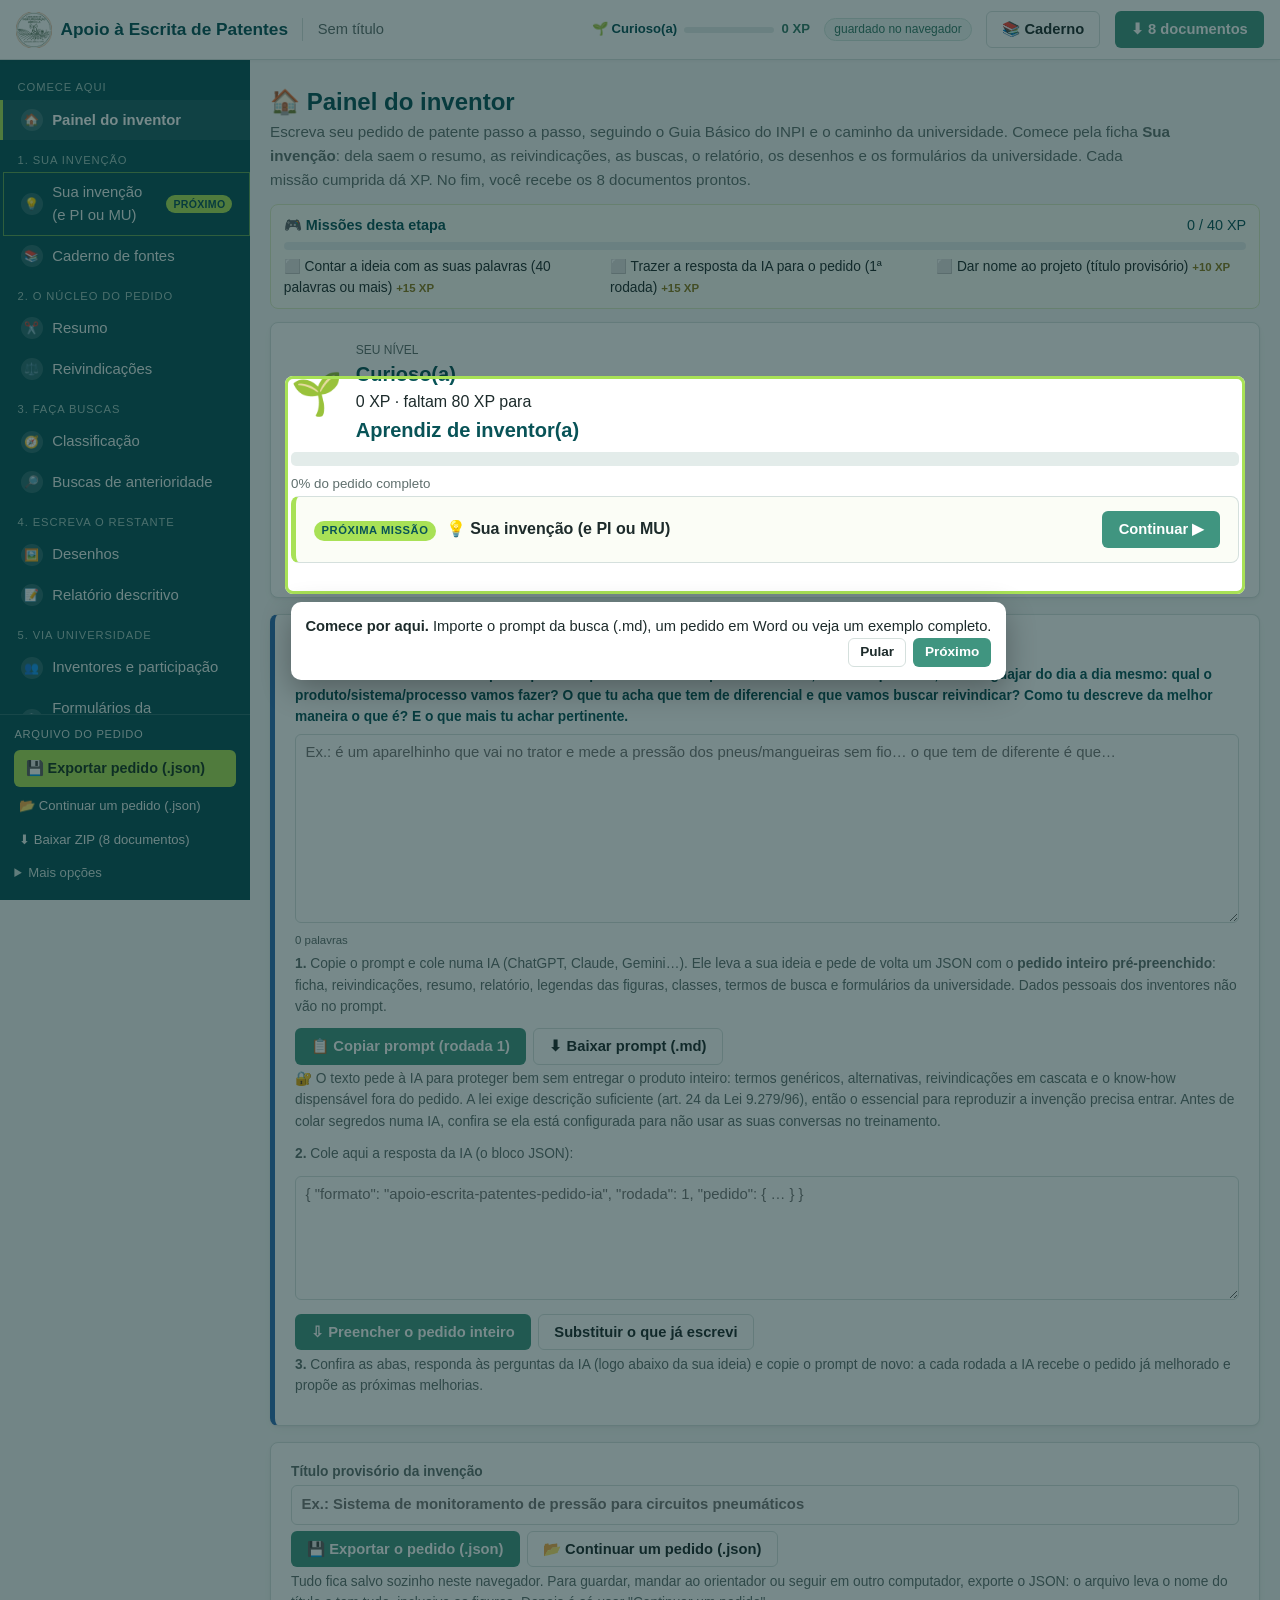
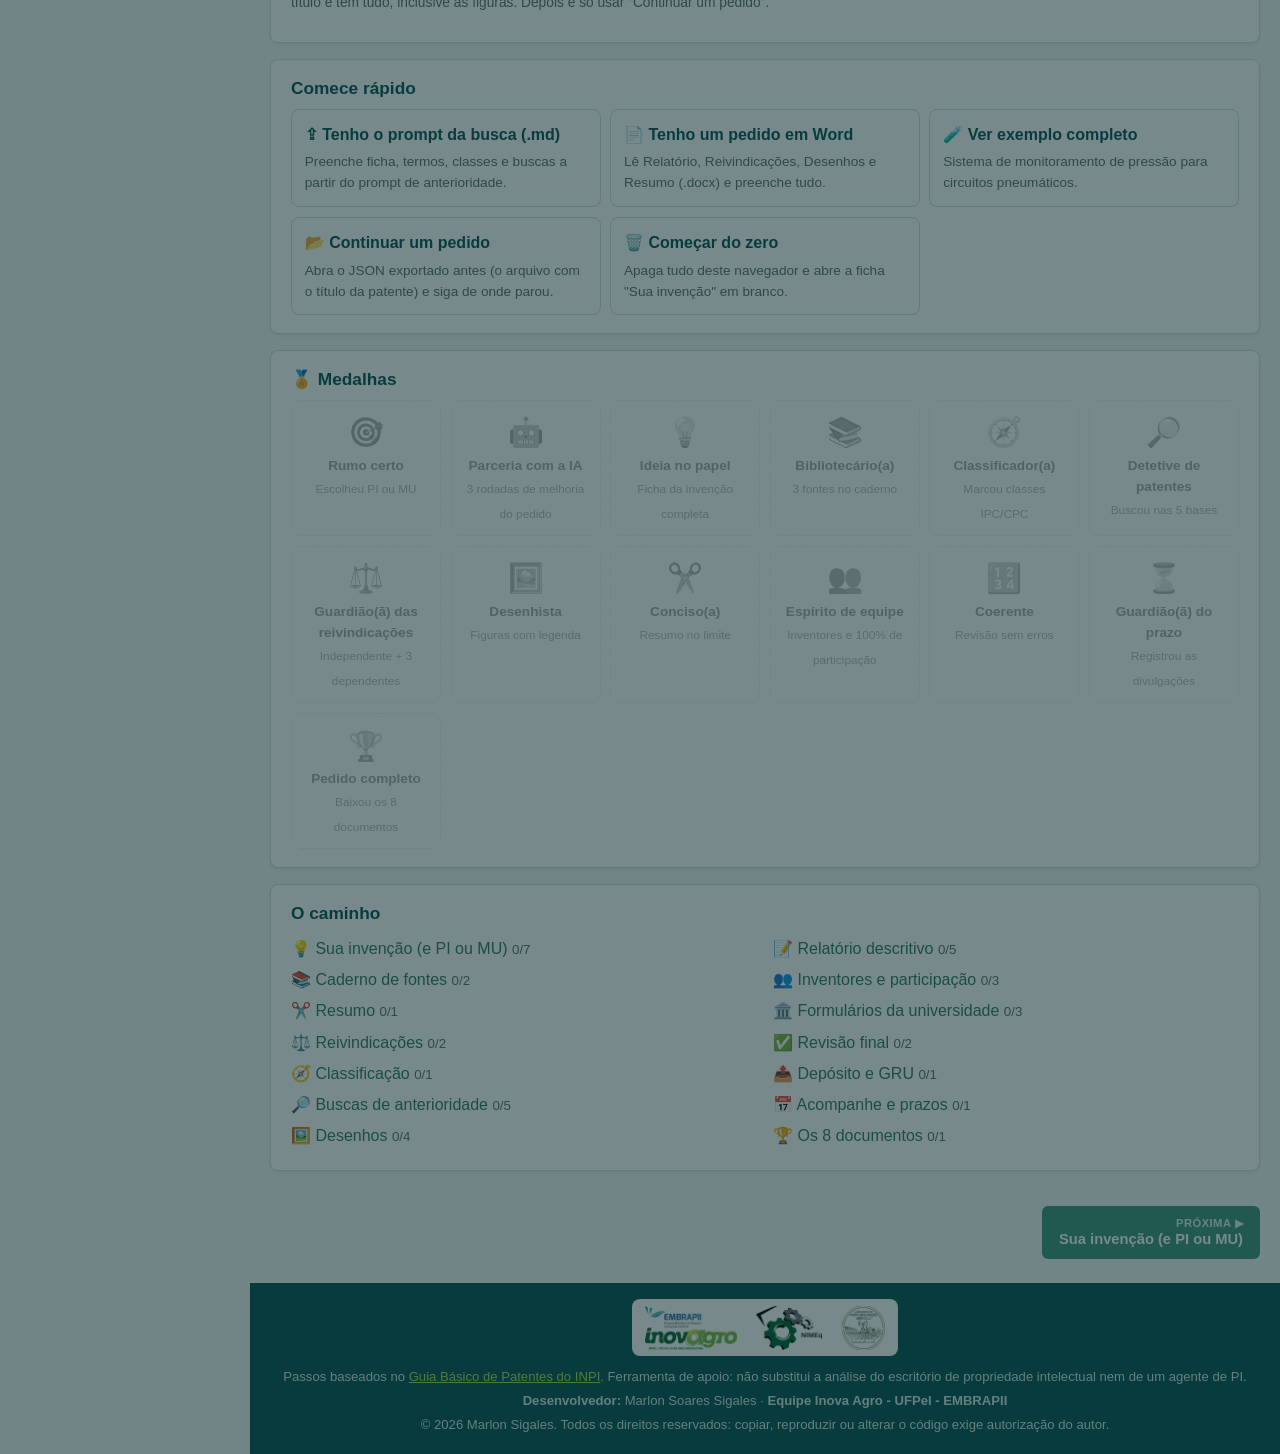
==== commit d93df04c: "Página inicial: ideia com as palavras do inventor → prompt em rodadas → JSON com o pedido inteiro Ca" ====
--- a/index.html
+++ b/index.html
@@ -8,8 +8,8 @@
     <meta name="description" content="Escreva seu pedido de patente passo a passo (Guia Básico do INPI), com buscas de anterioridade, classificação por aproximação, caderno de fontes e os 8 documentos prontos para a universidade e o INPI.">
     <link rel="icon" type="image/png" href="img/icone-instagri.png">
     <link rel="apple-touch-icon" href="img/icone-instagri-180.png">
-    <link rel="stylesheet" href="css/style.css?v=20261104l">
-    <link rel="stylesheet" href="css/patentes.css?v=20261104l">
+    <link rel="stylesheet" href="css/style.css?v=20261112a">
+    <link rel="stylesheet" href="css/patentes.css?v=20261112a">
 </head>
 <body>
     <header class="topbar">
@@ -76,18 +76,19 @@
     <input type="file" id="arq" hidden>
 
     <script src="lib/jszip.min.js"></script>
-    <script src="js/dados.js?v=20261104l"></script>
-    <script src="js/ipc.js?v=20261104l"></script>
-    <script src="js/buscas.js?v=20261104l"></script>
-    <script src="js/fontes.js?v=20261104l"></script>
-    <script src="js/redacao.js?v=20261104l"></script>
-    <script src="js/preenche.js?v=20261104l"></script>
-    <script src="js/simbolos.js?v=20261104l"></script>
-    <script src="js/desenho.js?v=20261104l"></script>
-    <script src="js/documentos.js?v=20261104l"></script>
-    <script src="js/jogo.js?v=20261104l"></script>
-    <script src="js/exemplo.js?v=20261104l"></script>
-    <script src="js/etapas.js?v=20261104l"></script>
-    <script src="js/app.js?v=20261104l"></script>
+    <script src="js/dados.js?v=20261112a"></script>
+    <script src="js/ipc.js?v=20261112a"></script>
+    <script src="js/buscas.js?v=20261112a"></script>
+    <script src="js/fontes.js?v=20261112a"></script>
+    <script src="js/redacao.js?v=20261112a"></script>
+    <script src="js/preenche.js?v=20261112a"></script>
+    <script src="js/simbolos.js?v=20261112a"></script>
+    <script src="js/desenho.js?v=20261112a"></script>
+    <script src="js/documentos.js?v=20261112a"></script>
+    <script src="js/jogo.js?v=20261112a"></script>
+    <script src="js/ideia.js?v=20261112a"></script>
+    <script src="js/exemplo.js?v=20261112a"></script>
+    <script src="js/etapas.js?v=20261112a"></script>
+    <script src="js/app.js?v=20261112a"></script>
 </body>
 </html>
--- a/css/patentes.css
+++ b/css/patentes.css
@@ -193,3 +193,11 @@
 .fig-biblio .simb:hover { border-color: var(--teal); }
 .fig-biblio .simb.ativo { background: var(--verde-claro); border-color: var(--teal); box-shadow: 0 0 0 2px var(--teal) inset; }
 .fig-painel select { max-width: 100%; }
+
+/* ideia com as palavras do inventor (página inicial) */
+#ideia > label.largo { display: block; font-weight: 600; color: var(--teal); }
+#ideia > label.largo textarea { margin-top: .4rem; font-weight: 400; }
+.ideia-rodada h3 { margin: .3rem 0 .4rem; }
+.ideia-rodada h3 small { font-weight: 400; color: var(--suave); }
+.ideia-melhorias { margin: .2rem 0 .6rem 1.2rem; font-size: .9rem; }
+.ideia-melhorias li { margin: .15rem 0; }
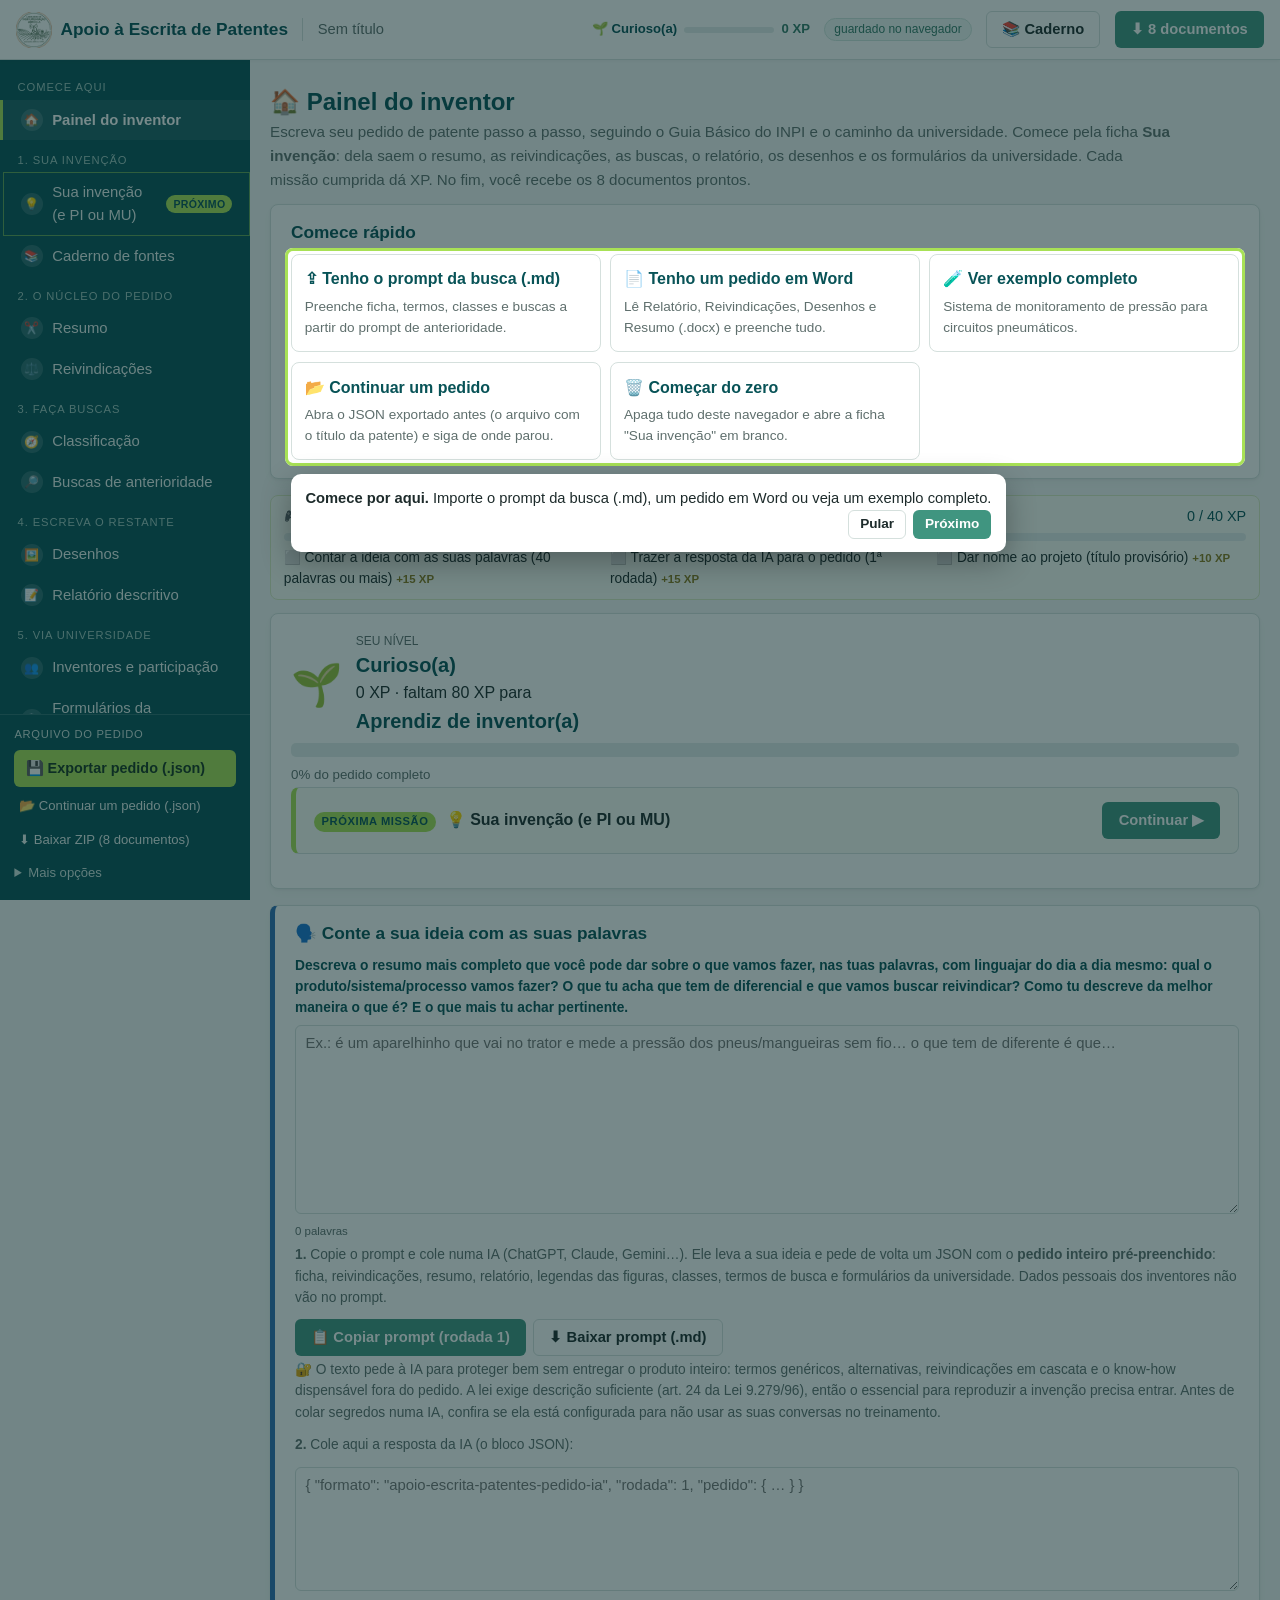
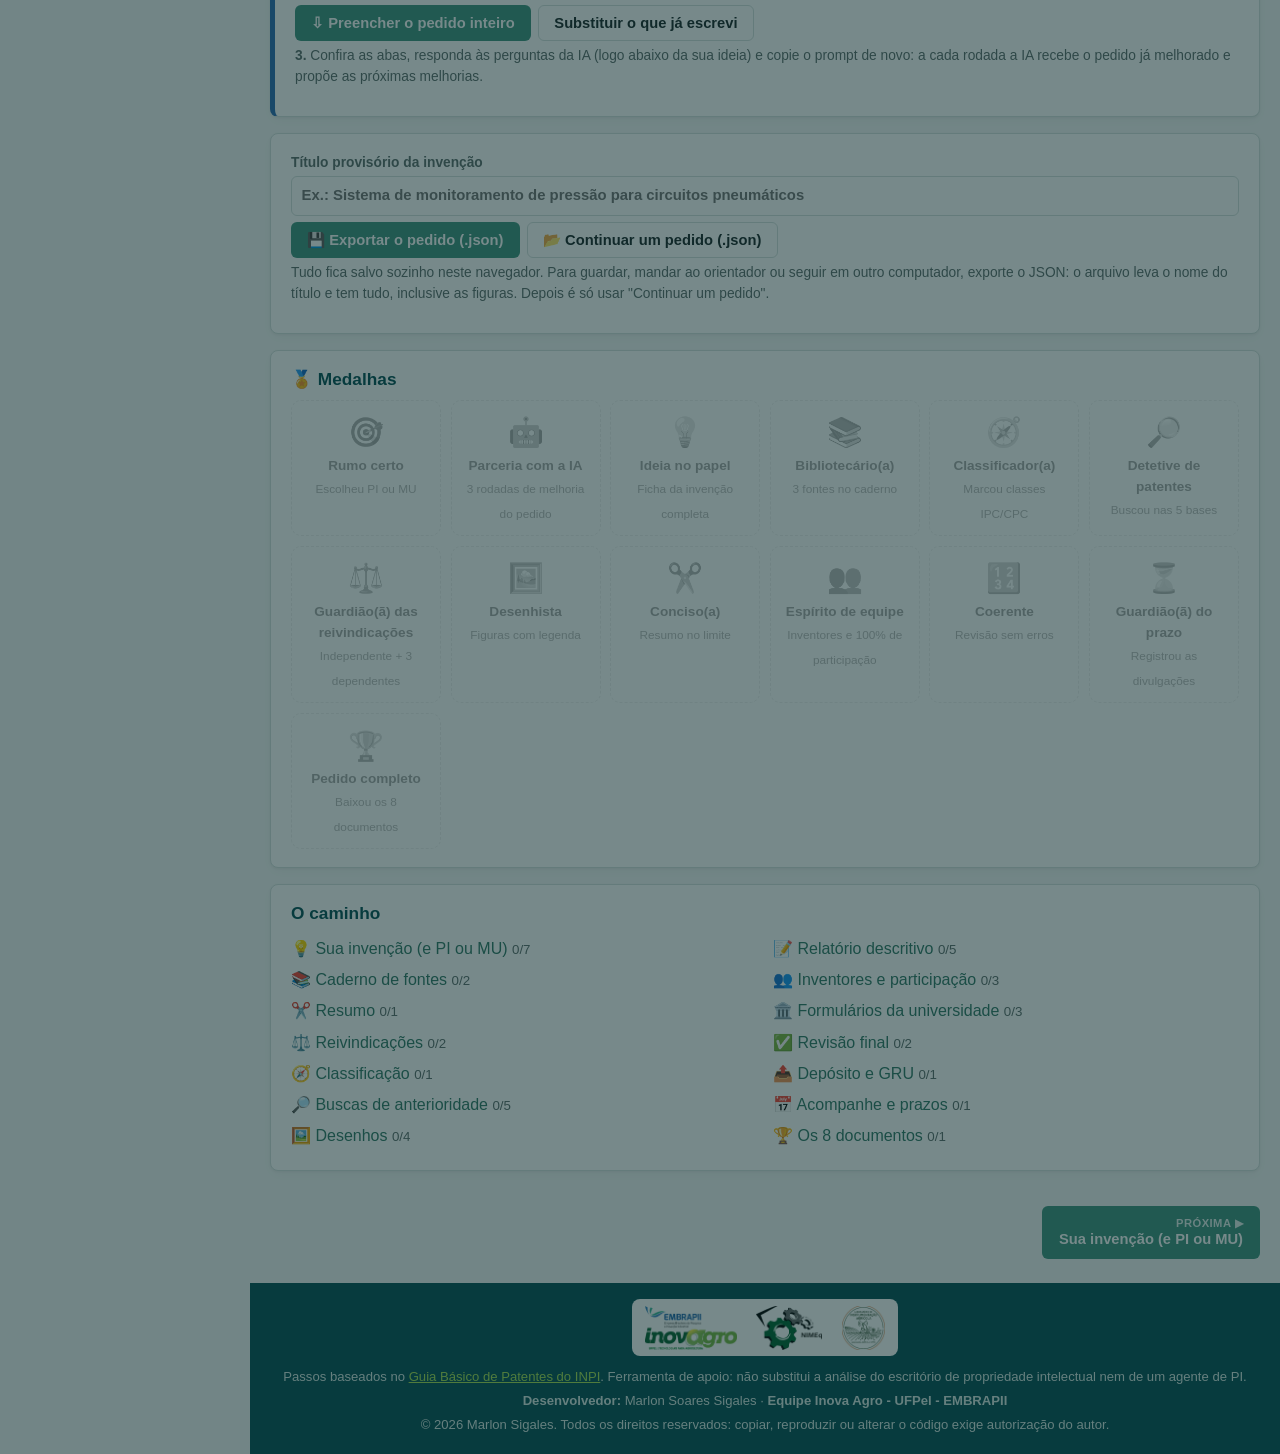
==== commit bc2fb148: "Página inicial: "Comece rápido" no topo, logo abaixo do título Co-Authored-By: Claude Opus 5.5 <nore" ====
--- a/index.html
+++ b/index.html
@@ -8,8 +8,8 @@
     <meta name="description" content="Escreva seu pedido de patente passo a passo (Guia Básico do INPI), com buscas de anterioridade, classificação por aproximação, caderno de fontes e os 8 documentos prontos para a universidade e o INPI.">
     <link rel="icon" type="image/png" href="img/icone-instagri.png">
     <link rel="apple-touch-icon" href="img/icone-instagri-180.png">
-    <link rel="stylesheet" href="css/style.css?v=20261112a">
-    <link rel="stylesheet" href="css/patentes.css?v=20261112a">
+    <link rel="stylesheet" href="css/style.css?v=20261112b">
+    <link rel="stylesheet" href="css/patentes.css?v=20261112b">
 </head>
 <body>
     <header class="topbar">
@@ -76,19 +76,19 @@
     <input type="file" id="arq" hidden>
 
     <script src="lib/jszip.min.js"></script>
-    <script src="js/dados.js?v=20261112a"></script>
-    <script src="js/ipc.js?v=20261112a"></script>
-    <script src="js/buscas.js?v=20261112a"></script>
-    <script src="js/fontes.js?v=20261112a"></script>
-    <script src="js/redacao.js?v=20261112a"></script>
-    <script src="js/preenche.js?v=20261112a"></script>
-    <script src="js/simbolos.js?v=20261112a"></script>
-    <script src="js/desenho.js?v=20261112a"></script>
-    <script src="js/documentos.js?v=20261112a"></script>
-    <script src="js/jogo.js?v=20261112a"></script>
-    <script src="js/ideia.js?v=20261112a"></script>
-    <script src="js/exemplo.js?v=20261112a"></script>
-    <script src="js/etapas.js?v=20261112a"></script>
-    <script src="js/app.js?v=20261112a"></script>
+    <script src="js/dados.js?v=20261112b"></script>
+    <script src="js/ipc.js?v=20261112b"></script>
+    <script src="js/buscas.js?v=20261112b"></script>
+    <script src="js/fontes.js?v=20261112b"></script>
+    <script src="js/redacao.js?v=20261112b"></script>
+    <script src="js/preenche.js?v=20261112b"></script>
+    <script src="js/simbolos.js?v=20261112b"></script>
+    <script src="js/desenho.js?v=20261112b"></script>
+    <script src="js/documentos.js?v=20261112b"></script>
+    <script src="js/jogo.js?v=20261112b"></script>
+    <script src="js/ideia.js?v=20261112b"></script>
+    <script src="js/exemplo.js?v=20261112b"></script>
+    <script src="js/etapas.js?v=20261112b"></script>
+    <script src="js/app.js?v=20261112b"></script>
 </body>
 </html>
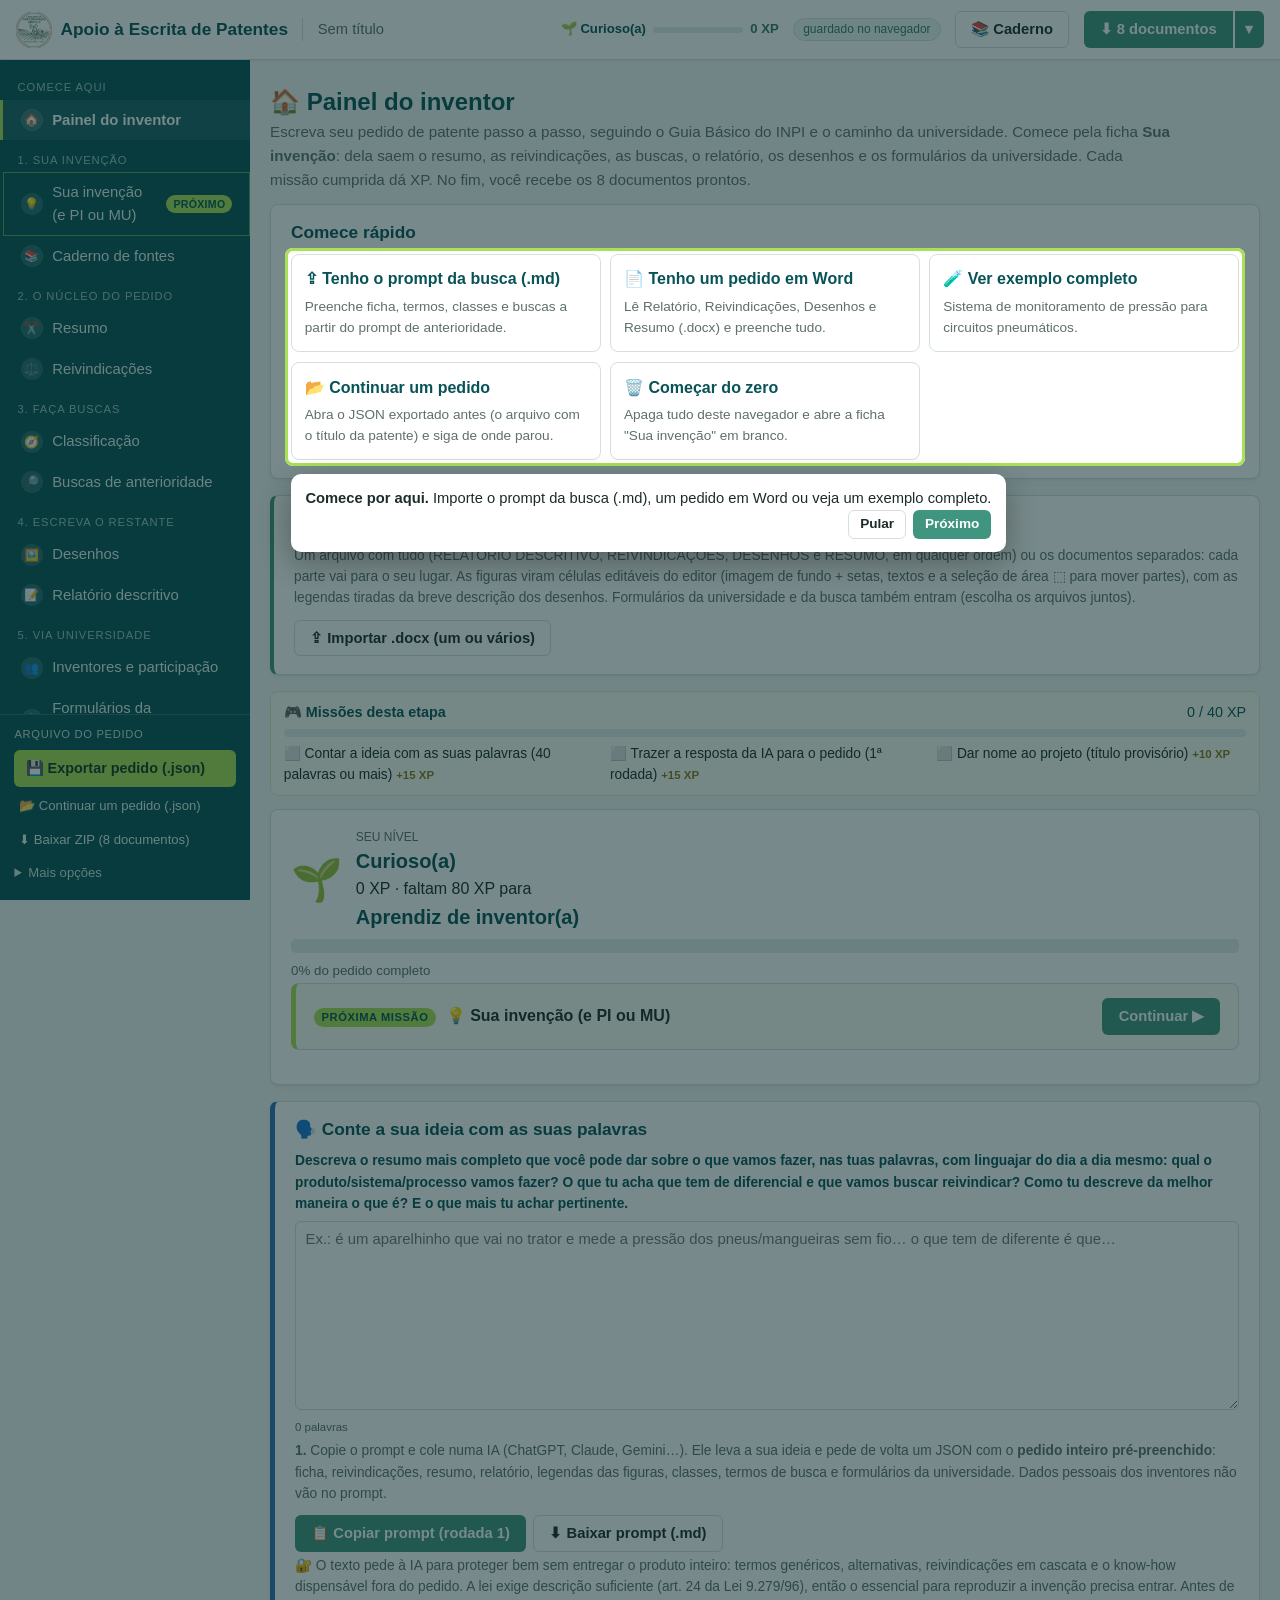
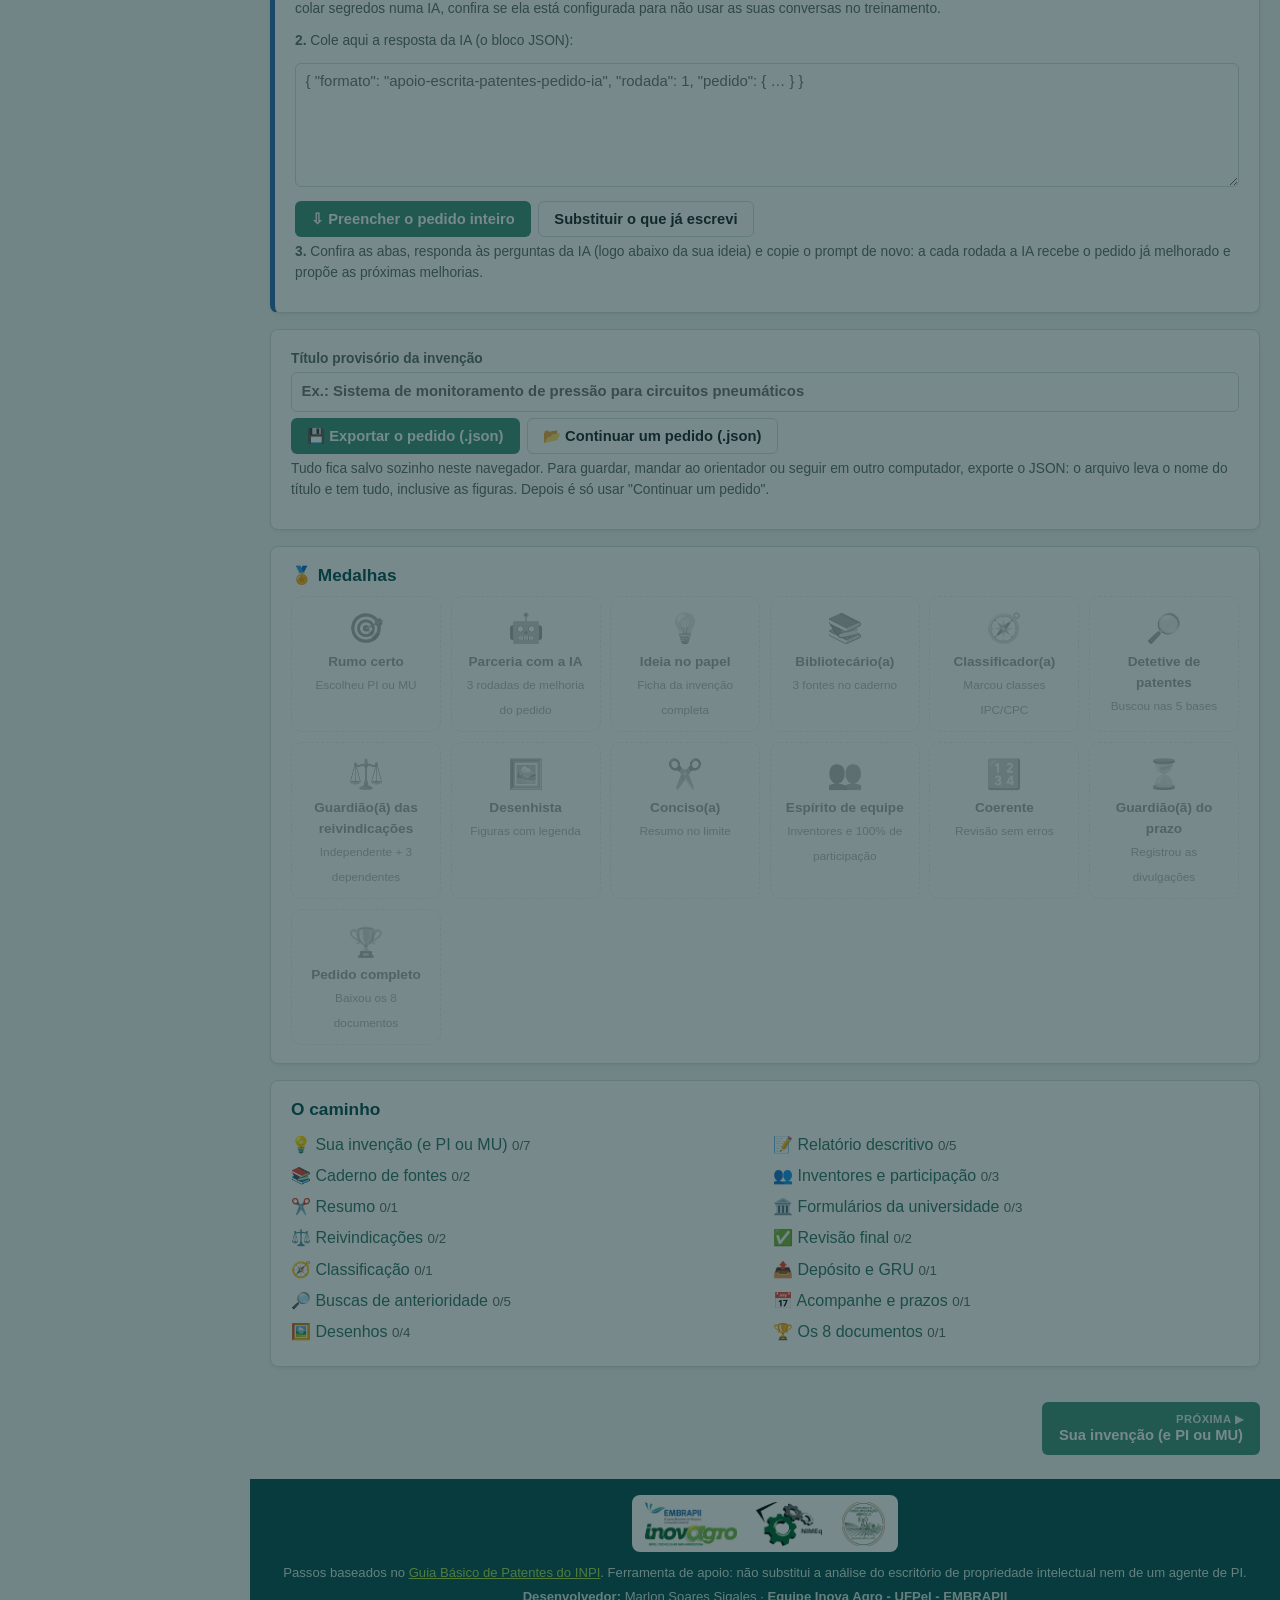
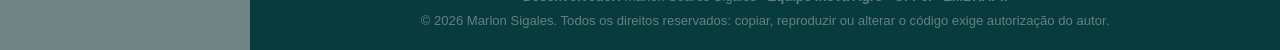
==== commit 13b97f9a: "Importar .docx já feito (inteiro ou por documento), seleção de área no editor e baixar um documento " ====
--- a/index.html
+++ b/index.html
@@ -8,8 +8,8 @@
     <meta name="description" content="Escreva seu pedido de patente passo a passo (Guia Básico do INPI), com buscas de anterioridade, classificação por aproximação, caderno de fontes e os 8 documentos prontos para a universidade e o INPI.">
     <link rel="icon" type="image/png" href="img/icone-instagri.png">
     <link rel="apple-touch-icon" href="img/icone-instagri-180.png">
-    <link rel="stylesheet" href="css/style.css?v=20261112b">
-    <link rel="stylesheet" href="css/patentes.css?v=20261112b">
+    <link rel="stylesheet" href="css/style.css?v=20261112c">
+    <link rel="stylesheet" href="css/patentes.css?v=20261112c">
 </head>
 <body>
     <header class="topbar">
@@ -22,7 +22,8 @@
         <span class="xp-topo" id="xp-topo"></span>
         <span class="topbar-selo" id="topbar-selo" title="Os dados ficam guardados neste navegador">guardado no navegador</span>
         <button type="button" class="btn btn-secondary topbar-caderno" data-acao="abrir-caderno" title="Perguntar às suas fontes">📚 Caderno</button>
-        <button type="button" class="btn btn-primary topbar-zip" data-acao="baixar-tudo" title="Baixar os 8 documentos e o projeto">⬇ 8 documentos</button>
+        <div class="topbar-docs"><button type="button" class="btn btn-primary topbar-zip" data-acao="baixar-tudo" title="Baixar os 8 documentos e o projeto">⬇ 8 documentos</button>
+            <details class="menu-docs"><summary class="btn btn-primary" title="Baixar um documento só">▾</summary><div class="menu-docs-lista"><small>Baixar um documento (.docx)</small><button type="button" data-acao="baixar-doc" data-doc="relatorio">1. Relatório Descritivo</button><button type="button" data-acao="baixar-doc" data-doc="reivindicacoes">2. Reivindicações</button><button type="button" data-acao="baixar-doc" data-doc="desenhos">3. Desenhos</button><button type="button" data-acao="baixar-doc" data-doc="resumo">4. Resumo</button><button type="button" data-acao="baixar-doc" data-doc="memorando">5. Memorando</button><button type="button" data-acao="baixar-doc" data-doc="infotec">6. Informação Tecnológica</button><button type="button" data-acao="baixar-doc" data-doc="formbusca">7. Formulário de Busca</button><button type="button" data-acao="baixar-doc" data-doc="relbusca">8. Relatório da busca</button></div></details></div>
     </header>
 
     <div class="app-corpo">
@@ -38,7 +39,7 @@
                     <div>
                         <button type="button" class="sidebar-arquivo-link" data-acao="abrir">📂 Abrir ZIP baixado antes</button>
                         <button type="button" class="sidebar-arquivo-link" data-acao="importar-md">⇪ Importar prompt de busca (.md)</button>
-                        <button type="button" class="sidebar-arquivo-link" data-acao="importar-docx">📄 Importar pedido em Word (.docx)</button>
+                        <button type="button" class="sidebar-arquivo-link" data-acao="importar-docx">📄 Importar documentos em Word (.docx)</button>
                         <button type="button" class="sidebar-arquivo-link" data-acao="exemplo" data-ex="pressao">🧪 Exemplo completo</button>
                         <button type="button" class="sidebar-arquivo-link" data-acao="novo">🗑️ Começar do zero (apagar tudo)</button>
                         <button type="button" class="sidebar-arquivo-link" data-acao="tour">❓ Como usar (tour)</button>
@@ -76,19 +77,20 @@
     <input type="file" id="arq" hidden>
 
     <script src="lib/jszip.min.js"></script>
-    <script src="js/dados.js?v=20261112b"></script>
-    <script src="js/ipc.js?v=20261112b"></script>
-    <script src="js/buscas.js?v=20261112b"></script>
-    <script src="js/fontes.js?v=20261112b"></script>
-    <script src="js/redacao.js?v=20261112b"></script>
-    <script src="js/preenche.js?v=20261112b"></script>
-    <script src="js/simbolos.js?v=20261112b"></script>
-    <script src="js/desenho.js?v=20261112b"></script>
-    <script src="js/documentos.js?v=20261112b"></script>
-    <script src="js/jogo.js?v=20261112b"></script>
-    <script src="js/ideia.js?v=20261112b"></script>
-    <script src="js/exemplo.js?v=20261112b"></script>
-    <script src="js/etapas.js?v=20261112b"></script>
-    <script src="js/app.js?v=20261112b"></script>
+    <script src="js/dados.js?v=20261112c"></script>
+    <script src="js/ipc.js?v=20261112c"></script>
+    <script src="js/buscas.js?v=20261112c"></script>
+    <script src="js/fontes.js?v=20261112c"></script>
+    <script src="js/redacao.js?v=20261112c"></script>
+    <script src="js/preenche.js?v=20261112c"></script>
+    <script src="js/simbolos.js?v=20261112c"></script>
+    <script src="js/desenho.js?v=20261112c"></script>
+    <script src="js/documentos.js?v=20261112c"></script>
+    <script src="js/jogo.js?v=20261112c"></script>
+    <script src="js/ideia.js?v=20261112c"></script>
+    <script src="js/importar.js?v=20261112c"></script>
+    <script src="js/exemplo.js?v=20261112c"></script>
+    <script src="js/etapas.js?v=20261112c"></script>
+    <script src="js/app.js?v=20261112c"></script>
 </body>
 </html>
--- a/css/patentes.css
+++ b/css/patentes.css
@@ -201,3 +201,16 @@
 .ideia-rodada h3 small { font-weight: 400; color: var(--suave); }
 .ideia-melhorias { margin: .2rem 0 .6rem 1.2rem; font-size: .9rem; }
 .ideia-melhorias li { margin: .15rem 0; }
+
+/* baixar um documento só (topo) */
+.topbar-docs { display: inline-flex; align-items: stretch; gap: 2px; position: relative; }
+.topbar-docs .topbar-zip { border-top-right-radius: 0; border-bottom-right-radius: 0; }
+.menu-docs > summary { list-style: none; height: 100%; border-top-left-radius: 0; border-bottom-left-radius: 0; padding: .45rem .6rem; }
+.menu-docs > summary::-webkit-details-marker { display: none; }
+.menu-docs-lista { position: absolute; right: 0; top: calc(100% + 4px); z-index: 200; background: #fff; border: 1px solid var(--borda); border-radius: 8px; box-shadow: 0 8px 24px rgba(0,0,0,.15); padding: .4rem; min-width: 250px; display: flex; flex-direction: column; }
+.menu-docs-lista small { color: var(--suave); padding: .2rem .5rem .35rem; }
+.menu-docs-lista button { text-align: left; border: 0; background: none; font: inherit; font-size: .9rem; padding: .4rem .55rem; border-radius: 6px; cursor: pointer; color: var(--texto); }
+.menu-docs-lista button:hover { background: var(--verde-claro); color: var(--teal); }
+.cartao-importar { border-left: 4px solid var(--verde); }
+/* seleção de área no editor de figuras */
+.fig-svg .area-sel { fill: rgba(64,149,128,.08); stroke: #085357; stroke-width: 2; stroke-dasharray: 8 5; vector-effect: non-scaling-stroke; cursor: move; }
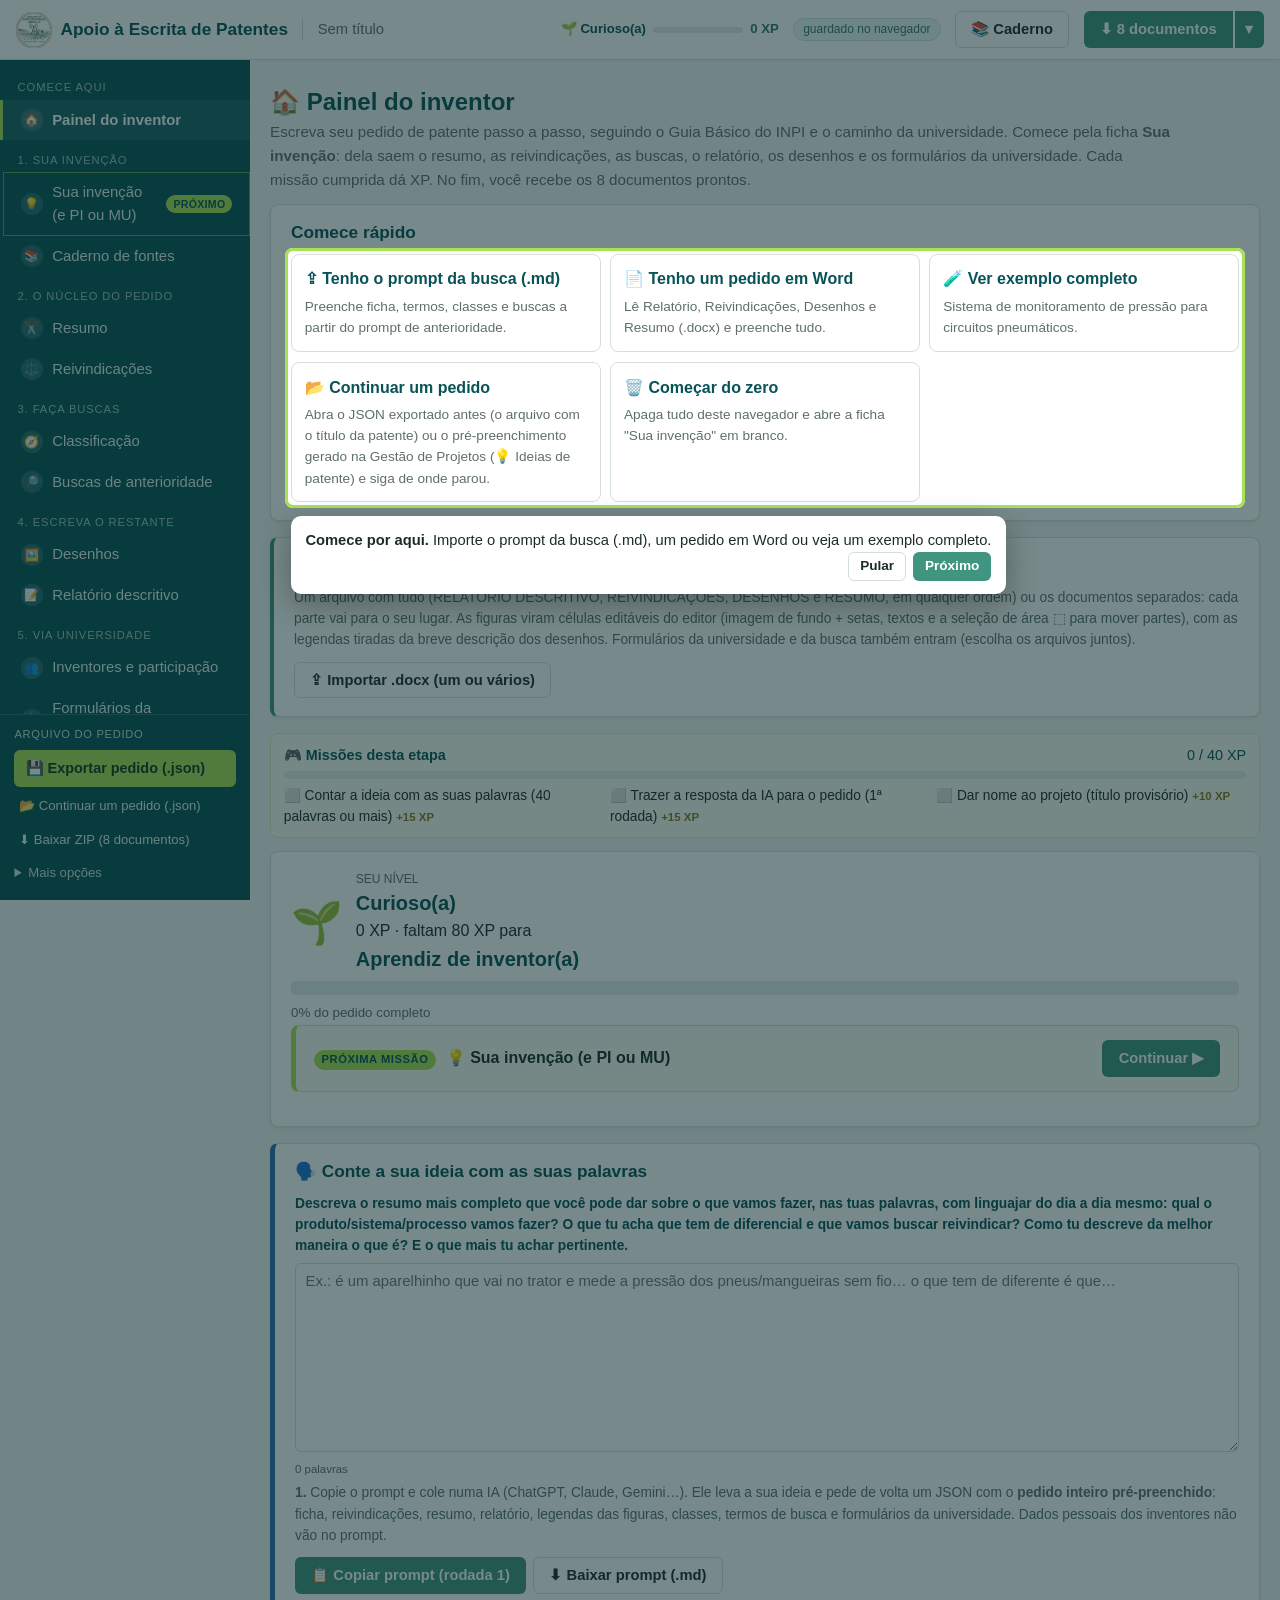
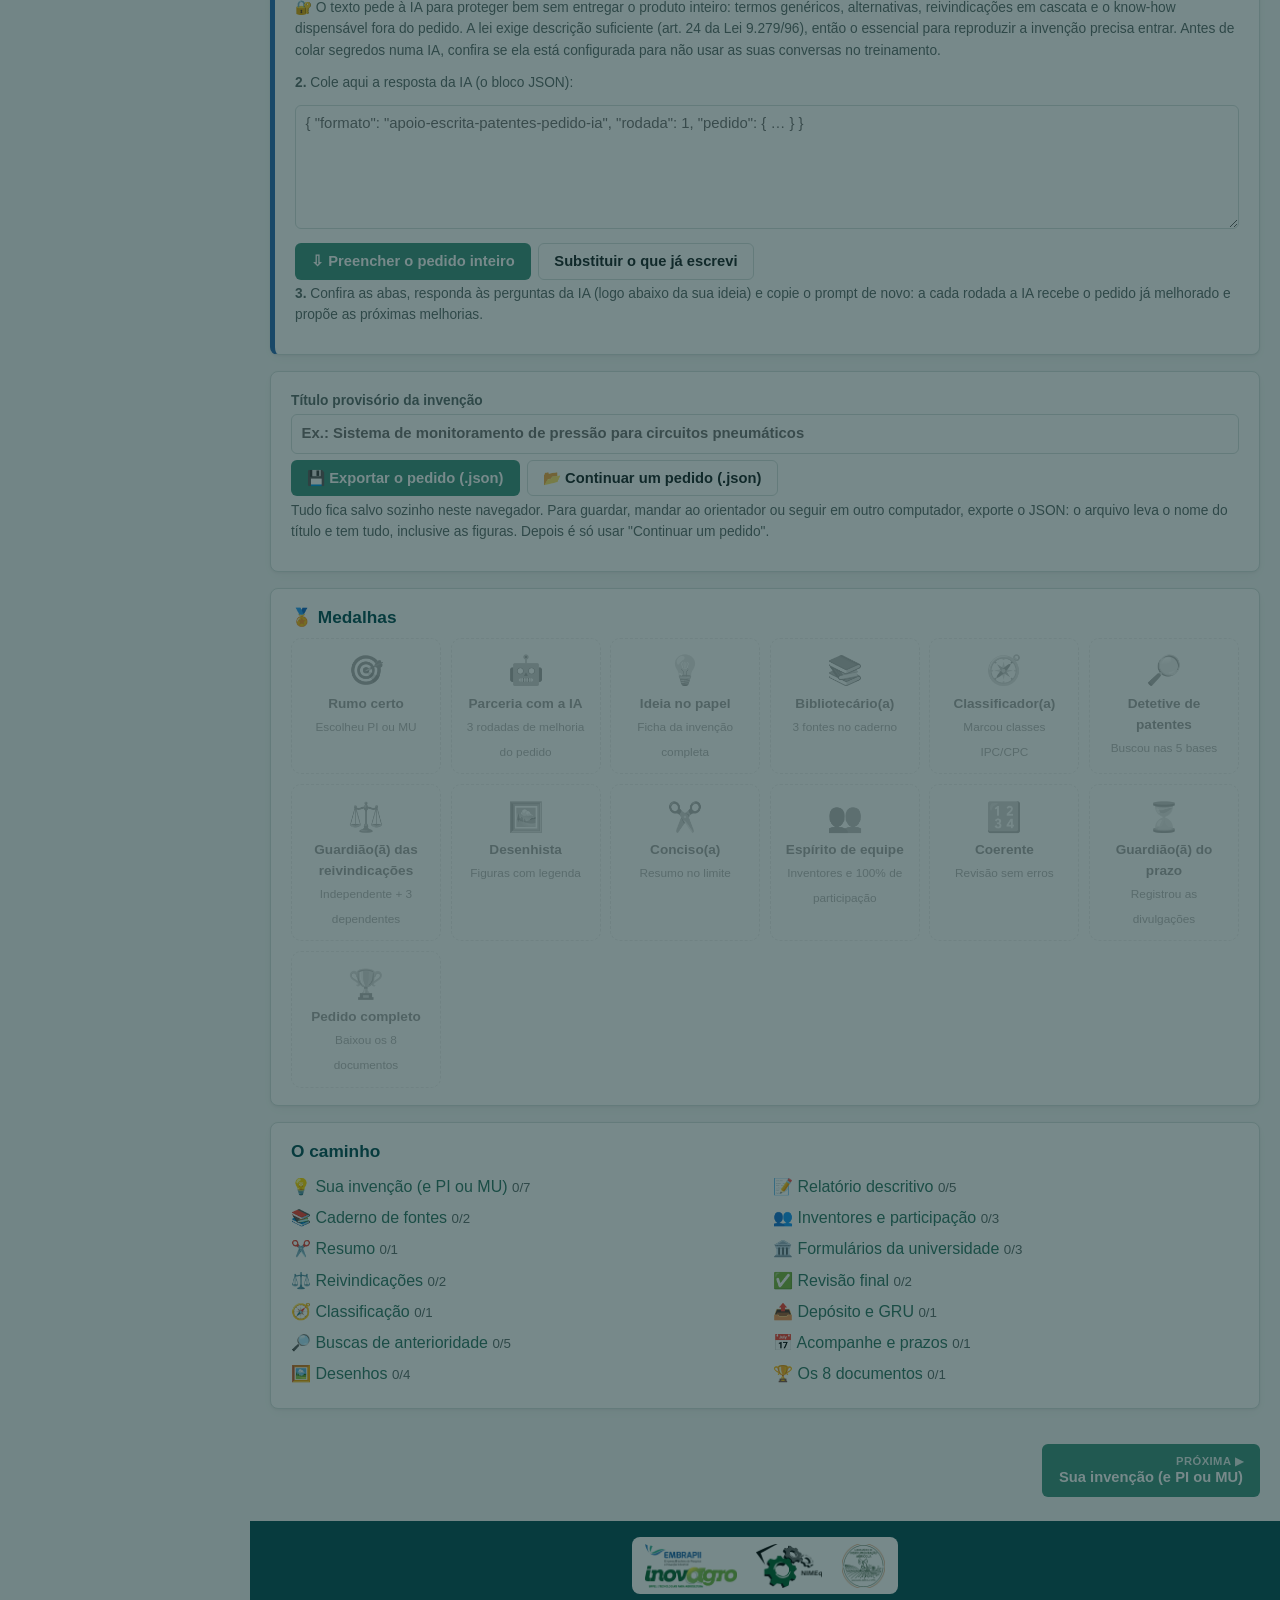
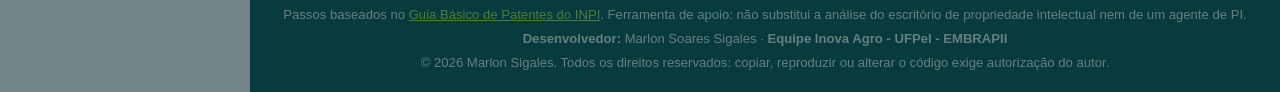
==== commit f22a2749: "Entrada: Continuar um pedido aceita o pré-preenchimento da Gestão de Projetos Co-Authored-By: Claude" ====
--- a/index.html
+++ b/index.html
@@ -8,8 +8,8 @@
     <meta name="description" content="Escreva seu pedido de patente passo a passo (Guia Básico do INPI), com buscas de anterioridade, classificação por aproximação, caderno de fontes e os 8 documentos prontos para a universidade e o INPI.">
     <link rel="icon" type="image/png" href="img/icone-instagri.png">
     <link rel="apple-touch-icon" href="img/icone-instagri-180.png">
-    <link rel="stylesheet" href="css/style.css?v=20261112c">
-    <link rel="stylesheet" href="css/patentes.css?v=20261112c">
+    <link rel="stylesheet" href="css/style.css?v=20261116b">
+    <link rel="stylesheet" href="css/patentes.css?v=20261116b">
 </head>
 <body>
     <header class="topbar">
@@ -77,20 +77,20 @@
     <input type="file" id="arq" hidden>
 
     <script src="lib/jszip.min.js"></script>
-    <script src="js/dados.js?v=20261112c"></script>
-    <script src="js/ipc.js?v=20261112c"></script>
-    <script src="js/buscas.js?v=20261112c"></script>
-    <script src="js/fontes.js?v=20261112c"></script>
-    <script src="js/redacao.js?v=20261112c"></script>
-    <script src="js/preenche.js?v=20261112c"></script>
-    <script src="js/simbolos.js?v=20261112c"></script>
-    <script src="js/desenho.js?v=20261112c"></script>
-    <script src="js/documentos.js?v=20261112c"></script>
-    <script src="js/jogo.js?v=20261112c"></script>
-    <script src="js/ideia.js?v=20261112c"></script>
-    <script src="js/importar.js?v=20261112c"></script>
-    <script src="js/exemplo.js?v=20261112c"></script>
-    <script src="js/etapas.js?v=20261112c"></script>
-    <script src="js/app.js?v=20261112c"></script>
+    <script src="js/dados.js?v=20261116b"></script>
+    <script src="js/ipc.js?v=20261116b"></script>
+    <script src="js/buscas.js?v=20261116b"></script>
+    <script src="js/fontes.js?v=20261116b"></script>
+    <script src="js/redacao.js?v=20261116b"></script>
+    <script src="js/preenche.js?v=20261116b"></script>
+    <script src="js/simbolos.js?v=20261116b"></script>
+    <script src="js/desenho.js?v=20261116b"></script>
+    <script src="js/documentos.js?v=20261116b"></script>
+    <script src="js/jogo.js?v=20261116b"></script>
+    <script src="js/ideia.js?v=20261116b"></script>
+    <script src="js/importar.js?v=20261116b"></script>
+    <script src="js/exemplo.js?v=20261116b"></script>
+    <script src="js/etapas.js?v=20261116b"></script>
+    <script src="js/app.js?v=20261116b"></script>
 </body>
 </html>
